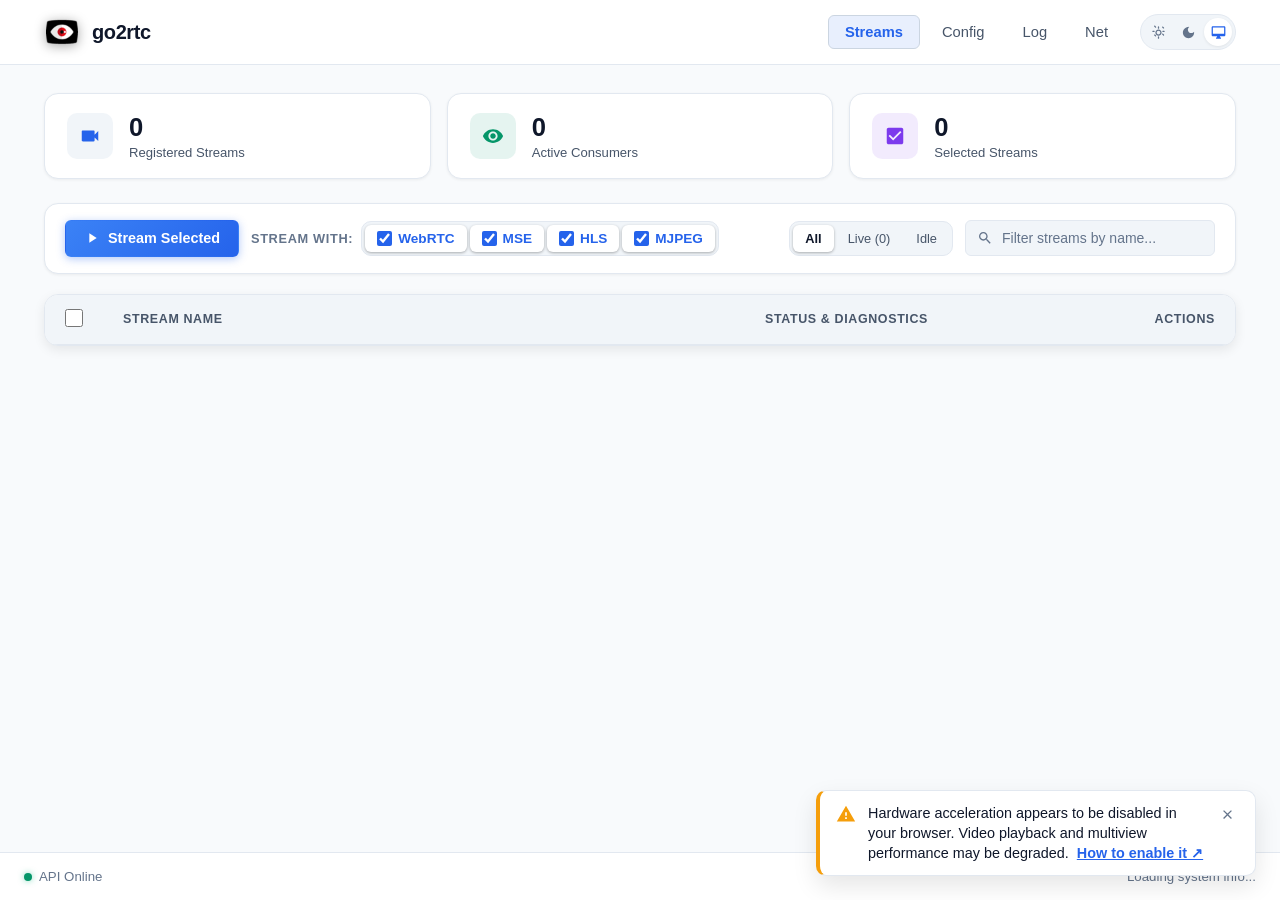
==== www/index.html @ ad43e839 "feat(web): comprehensive UI modernization, real-time SSE events, CSP hardening, and offline bundling" ====
<!DOCTYPE html>
<html lang="en">
<head>
    <meta charset="UTF-8">
    <meta name="viewport" content="width=device-width, initial-scale=1.0">
    <title>go2rtc - Streams</title>
    <link rel="icon" href="favicon.ico">
    <link rel="stylesheet" href="style.css">
</head>
<body>

<script src="js/main.js"></script>

<main class="modern-main">
    <!-- Metrics Overview -->
    <div class="metrics-grid">
        <div class="metric-card">
            <div class="metric-icon">
                <svg viewBox="0 0 24 24"><path d="M17 10.5V7c0-.55-.45-1-1-1H4c-.55 0-1 .45-1 1v10c0 .55.45 1 1 1h12c.55 0 1-.45 1-1v-3.5l4 4v-11l-4 4z"/></svg>
            </div>
            <div class="metric-data">
                <span class="metric-value" id="metric-total">0</span>
                <span class="metric-label">Registered Streams</span>
            </div>
        </div>

        <div class="metric-card">
            <div class="metric-icon active-icon">
                <svg viewBox="0 0 24 24"><path d="M12 4.5C7 4.5 2.73 7.61 1 12c1.73 4.39 6 7.5 11 7.5s9.27-3.11 11-7.5c-1.73-4.39-6-7.5-11-7.5zM12 17c-2.76 0-5-2.24-5-5s2.24-5 5-5 5 2.24 5 5-2.24 5-5 5zm0-8c-1.66 0-3 1.34-3 3s1.34 3 3 3 3-1.34 3-3-1.34-3-3-3z"/></svg>
            </div>
            <div class="metric-data">
                <span class="metric-value" id="metric-active">0</span>
                <span class="metric-label">Active Consumers</span>
            </div>
        </div>

        <div class="metric-card">
            <div class="metric-icon purple-icon">
                <svg viewBox="0 0 24 24"><path d="M19 3H5c-1.11 0-2 .9-2 2v14c0 1.1.89 2 2 2h14c1.1 0 2-.9 2-2V5c0-1.1-.9-2-2-2zm-9 14l-5-5 1.41-1.41L10 14.17l7.59-7.59L19 8l-9 9z"/></svg>
            </div>
            <div class="metric-data">
                <span class="metric-value" id="metric-selected">0</span>
                <span class="metric-label">Selected Streams</span>
            </div>
        </div>
    </div>

    <!-- Action Toolbar -->
    <div class="toolbar-card controls">
        <div class="toolbar-left">
            <button id="btn-stream" class="btn btn-primary" title="Stream selected cameras">
                <svg viewBox="0 0 24 24"><path d="M8 5v14l11-7z"/></svg>
                Stream Selected
            </button>

            <div class="modes-container">
                <span class="modes-label" title="Streaming protocols to request when streaming">Stream With:</span>
                <div class="modes-group">
                    <label class="mode-chip active" id="chip-webrtc" title="WebRTC (Ultra-low latency)">
                        <input type="checkbox" name="webrtc" checked> WebRTC
                    </label>
                    <label class="mode-chip active" id="chip-mse" title="MSE (Media Source Extensions)">
                        <input type="checkbox" name="mse" checked> MSE
                    </label>
                    <label class="mode-chip active" id="chip-hls" title="HLS (HTTP Live Streaming)">
                        <input type="checkbox" name="hls" checked> HLS
                    </label>
                    <label class="mode-chip active" id="chip-mjpeg" title="MJPEG (Motion JPEG)">
                        <input type="checkbox" name="mjpeg" checked> MJPEG
                    </label>
                </div>
            </div>
        </div>

        <div class="toolbar-right">
            <div class="status-filters" id="status-filters">
                <button class="filter-btn active" data-filter="all">All</button>
                <button class="filter-btn" data-filter="live">Live (<span id="filter-live-count">0</span>)</button>
                <button class="filter-btn" data-filter="idle">Idle</button>
            </div>

            <div class="search-wrapper">
                <svg class="search-icon" viewBox="0 0 24 24"><path d="M15.5 14h-.79l-.28-.27C15.41 12.59 16 11.11 16 9.5 16 5.91 13.09 3 9.5 3S3 5.91 3 9.5 5.91 16 9.5 16c1.61 0 3.09-.59 4.23-1.57l.27.28v.79l5 4.99L20.49 19l-4.99-5zm-6 0C7.01 14 5 11.99 5 9.5S7.01 5 9.5 5 14 7.01 14 9.5 11.99 14 9.5 14z"/></svg>
                <input type="search" id="stream-filter" class="search-input" placeholder="Filter streams by name...">
            </div>
        </div>
    </div>

    <!-- Streams Table -->
    <div class="table-card">
        <div class="table-responsive">
            <table class="modern-table" id="streams-table">
                <thead>
                    <tr>
                        <th class="col-check">
                            <input id="selectall" type="checkbox" title="Select All Streams">
                        </th>
                        <th>Stream Name</th>
                        <th class="col-status">Status & Diagnostics</th>
                        <th class="col-actions">Actions</th>
                    </tr>
                </thead>
                <tbody id="streams">
                </tbody>
            </table>
        </div>
        <div id="empty-state" class="empty-state hidden">
            <svg id="empty-icon" class="empty-icon" viewBox="0 0 24 24"><path d="M17 10.5V7c0-.55-.45-1-1-1H4c-.55 0-1 .45-1 1v10c0 .55.45 1 1 1h12c.55 0 1-.45 1-1v-3.5l4 4v-11l-4 4z"/></svg>
            <div id="empty-title" class="empty-text">No cameras configured</div>
            <div id="empty-subtext" class="empty-subtext">Add your first camera stream to get started.</div>
            <div>
                <a href="add.html" id="empty-btn-add" class="btn btn-primary btn-lg mt-sm">
                    <svg viewBox="0 0 24 24"><path d="M19 13h-6v6h-2v-6H5v-2h6V5h2v6h6v2z"/></svg>
                    Add Camera
                </a>
            </div>
        </div>
        <div class="table-card-footer hidden" id="table-footer">
            <a href="add.html" class="btn btn-secondary btn-sm" id="btn-bottom-add" title="Add a new stream">
                <svg viewBox="0 0 24 24"><path d="M19 13h-6v6h-2v-6H5v-2h6V5h2v6h6v2z"/></svg>
                Add Camera
            </a>
        </div>
    </div>
</main>

<footer class="modern-footer">
    <div class="footer-content">
        <div class="status-badge">
            <span class="status-dot"></span>
            <span>API Online</span>
        </div>
        <div class="info" id="footer-info">Loading system info...</div>
    </div>
</footer>

<script src="js/index.js"></script>
</body>
</html>
---- www/style.css ----
/* go2rtc Modern Dashboard Stylesheet */
:root,
[data-theme="dark"] {
    --bg-page: #0b0f19;
    --bg-surface: #111827;
    --bg-surface-elevated: #1f2937;
    --bg-surface-hover: #374151;
    --border-color: #1f2937;
    --border-highlight: #374151;
    --border-focus: #3b82f6;
    
    --text-primary: #f9fafb;
    --text-secondary: #9ca3af;
    --text-muted: #6b7280;
    
    --accent-blue: #3b82f6;
    --accent-blue-hover: #2563eb;
    --accent-blue-bg: rgba(59, 130, 246, 0.15);
    
    --accent-green: #10b981;
    --accent-green-bg: rgba(16, 185, 129, 0.15);
    
    --accent-red: #ef4444;
    --accent-red-hover: #dc2626;
    --accent-red-bg: rgba(239, 68, 68, 0.15);

    --accent-purple: #8b5cf6;
    --accent-purple-bg: rgba(139, 92, 246, 0.15);
    
    --header-bg: rgba(17, 24, 39, 0.9);
    --editor-bg: #1e1e1e;
    --log-bg: #0f141f;
    --kbd-bg: rgba(255, 255, 255, 0.08);
    --kbd-border: rgba(255, 255, 255, 0.15);
    --table-hover: rgba(255, 255, 255, 0.025);
    --log-text: #e2e8f0;
    --log-row-error-bg: rgba(239, 68, 68, 0.05);
    --log-row-warn-bg: rgba(251, 191, 36, 0.03);
    --shadow-color: rgba(0, 0, 0, 0.4);

    --radius-sm: 6px;
    --radius-md: 10px;
    --radius-lg: 14px;
    --radius-full: 9999px;
    
    --shadow-sm: 0 1px 2px rgba(0, 0, 0, 0.3);
    --shadow-md: 0 4px 12px rgba(0, 0, 0, 0.4);
    --shadow-lg: 0 10px 25px rgba(0, 0, 0, 0.5);

    --font-family: -apple-system, BlinkMacSystemFont, "Segoe UI", Roboto, "Helvetica Neue", Arial, sans-serif;
    --font-mono: ui-monospace, SFMono-Regular, Menlo, Monaco, Consolas, "Liberation Mono", "Courier New", monospace;
}

[data-theme="light"] {
    --bg-page: #f8fafc;
    --bg-surface: #ffffff;
    --bg-surface-elevated: #f1f5f9;
    --bg-surface-hover: #e2e8f0;
    --border-color: #e2e8f0;
    --border-highlight: #cbd5e1;
    --border-focus: #2563eb;
    
    --text-primary: #0f172a;
    --text-secondary: #475569;
    --text-muted: #64748b;
    
    --accent-blue: #2563eb;
    --accent-blue-hover: #1d4ed8;
    --accent-blue-bg: rgba(37, 99, 235, 0.1);
    
    --accent-green: #059669;
    --accent-green-bg: rgba(5, 150, 105, 0.1);
    
    --accent-red: #dc2626;
    --accent-red-hover: #b91c1c;
    --accent-red-bg: rgba(220, 38, 38, 0.1);

    --accent-purple: #7c3aed;
    --accent-purple-bg: rgba(124, 58, 237, 0.1);
    
    --header-bg: rgba(255, 255, 255, 0.9);
    --editor-bg: #ffffff;
    --log-bg: #ffffff;
    --kbd-bg: rgba(0, 0, 0, 0.05);
    --kbd-border: rgba(0, 0, 0, 0.15);
    --table-hover: rgba(0, 0, 0, 0.025);
    --log-text: #1e293b;
    --log-row-error-bg: rgba(239, 68, 68, 0.08);
    --log-row-warn-bg: rgba(251, 191, 36, 0.08);
    --shadow-color: rgba(0, 0, 0, 0.08);

    --shadow-sm: 0 1px 3px rgba(0, 0, 0, 0.06);
    --shadow-md: 0 4px 12px rgba(0, 0, 0, 0.08);
    --shadow-lg: 0 10px 25px rgba(0, 0, 0, 0.1);
}

* {
    box-sizing: border-box;
}

html, body {
    height: 100%;
}

body {
    background-color: var(--bg-page) !important;
    color: var(--text-primary);
    font-family: var(--font-family);
    margin: 0;
    padding: 0;
    min-height: 100vh;
    display: flex;
    flex-direction: column;
    -webkit-font-smoothing: antialiased;
}

/* Modern Top Navigation Bar */
header.modern-header {
    background: var(--header-bg);
    backdrop-filter: blur(12px);
    border-bottom: 1px solid var(--border-color);
    position: sticky;
    top: 0;
    z-index: 50;
}

.modern-nav {
    max-width: 1240px;
    margin: 0 auto;
    display: flex;
    align-items: center;
    justify-content: space-between;
    padding: 0 24px;
    height: 64px;
}

.brand-wrapper {
    display: flex;
    align-items: center;
    gap: 12px;
    text-decoration: none;
    color: var(--text-primary);
}

.brand-logo {
    width: 36px;
    height: 36px;
    border-radius: var(--radius-md);
    display: flex;
    align-items: center;
    justify-content: center;
    transition: transform 0.2s ease;
}

.brand-wrapper:hover .brand-logo {
    transform: scale(1.06);
}

.brand-icon {
    width: 32px;
    height: 32px;
    object-fit: contain;
    display: block;
    filter: drop-shadow(0 2px 6px rgba(0, 0, 0, 0.35));
}

.brand-logo svg {
    width: 20px;
    height: 20px;
    fill: white;
}

.brand-name {
    font-size: 1.25rem;
    font-weight: 700;
    letter-spacing: -0.02em;
    color: var(--text-primary);
}

.nav-right-cluster {
    display: flex;
    align-items: center;
    gap: 16px;
}

.nav-links {
    display: flex;
    align-items: center;
    gap: 6px;
    list-style: none;
    margin: 0;
    padding: 0;
}

.nav-item a {
    display: flex;
    align-items: center;
    gap: 6px;
    padding: 8px 16px;
    border-radius: var(--radius-sm);
    color: var(--text-secondary);
    text-decoration: none;
    font-size: 0.92rem;
    font-weight: 500;
    transition: all 0.15s ease;
}

.nav-item a:hover {
    color: var(--text-primary);
    background-color: var(--bg-surface-elevated);
}

.nav-item a.active {
    color: var(--accent-blue);
    background-color: var(--accent-blue-bg);
    border: 1px solid var(--border-highlight);
    font-weight: 600;
}

/* Theme Switcher Segmented Control */
.theme-segmented {
    display: inline-flex;
    align-items: center;
    background: var(--bg-surface-elevated);
    border: 1px solid var(--border-color);
    border-radius: var(--radius-full);
    padding: 3px;
    gap: 2px;
}

.theme-segment-btn {
    display: inline-flex;
    align-items: center;
    justify-content: center;
    width: 28px;
    height: 28px;
    border-radius: var(--radius-full);
    background: transparent;
    border: none;
    color: var(--text-muted);
    cursor: pointer;
    transition: all 0.15s ease;
    padding: 0;
}

.theme-segment-btn svg {
    width: 15px;
    height: 15px;
    fill: currentColor;
}

.theme-segment-btn:hover {
    color: var(--text-primary);
}

.theme-segment-btn.active {
    background: var(--bg-surface);
    color: var(--accent-blue);
    box-shadow: 0 1px 3px var(--shadow-color);
}

/* Navigation Mobile Toggle Button */
.nav-toggle-btn {
    display: none;
    align-items: center;
    justify-content: center;
    width: 38px;
    height: 38px;
    border-radius: var(--radius-sm);
    background: transparent;
    border: 1px solid var(--border-color);
    color: var(--text-primary);
    cursor: pointer;
    padding: 0;
    transition: all 0.15s ease;
}

.nav-toggle-btn:hover {
    background: var(--bg-surface-elevated);
    border-color: var(--border-highlight);
}

.nav-toggle-btn svg {
    width: 20px;
    height: 20px;
    fill: currentColor;
}

.mobile-theme-row {
    display: flex;
    align-items: center;
}

.mobile-theme-label {
    display: none;
}

/* Main Content Container */
main.modern-main {
    max-width: 1240px;
    width: 100%;
    margin: 0 auto;
    padding: 28px 24px;
    display: flex;
    flex-direction: column;
    gap: 20px;
    flex: 1;
}

/* Stats and Overview Bar */
.metrics-grid {
    display: grid;
    grid-template-columns: repeat(auto-fit, minmax(220px, 1fr));
    gap: 16px;
    margin-bottom: 4px;
}

.metric-card {
    background: var(--bg-surface);
    border: 1px solid var(--border-color);
    border-radius: var(--radius-lg);
    padding: 18px 22px;
    display: flex;
    align-items: center;
    gap: 16px;
    box-shadow: var(--shadow-sm);
    transition: transform 0.15s ease, border-color 0.15s ease;
}

.metric-card:hover {
    border-color: var(--border-highlight);
    transform: translateY(-1px);
}

.metric-icon {
    width: 46px;
    height: 46px;
    border-radius: var(--radius-md);
    display: flex;
    align-items: center;
    justify-content: center;
    background: var(--bg-surface-elevated);
    color: var(--accent-blue);
    flex-shrink: 0;
}

.metric-icon svg {
    width: 22px;
    height: 22px;
    fill: currentColor;
}

.metric-icon.active-icon {
    color: var(--accent-green);
    background: var(--accent-green-bg);
}

.metric-icon.purple-icon {
    color: var(--accent-purple);
    background: var(--accent-purple-bg);
}

.metric-data {
    display: flex;
    flex-direction: column;
}

.metric-value {
    font-size: 1.6rem;
    font-weight: 700;
    color: var(--text-primary);
    line-height: 1.2;
}

.metric-label {
    font-size: 0.82rem;
    color: var(--text-secondary);
    font-weight: 500;
    margin-top: 2px;
}

/* Modern Control Bar / Toolbar */
.toolbar-card {
    background: var(--bg-surface);
    border: 1px solid var(--border-color);
    border-radius: var(--radius-lg);
    padding: 16px 20px;
    display: flex;
    flex-wrap: wrap;
    align-items: center;
    justify-content: space-between;
    gap: 16px;
    box-shadow: var(--shadow-sm);
}

.toolbar-left, .toolbar-right {
    display: flex;
    align-items: center;
    flex-wrap: wrap;
    gap: 12px;
}

/* Action Buttons */
.btn {
    display: inline-flex;
    align-items: center;
    justify-content: center;
    gap: 8px;
    padding: 9px 18px;
    font-size: 0.9rem;
    font-weight: 600;
    border-radius: var(--radius-sm);
    cursor: pointer;
    border: 1px solid transparent;
    transition: all 0.15s ease;
    text-decoration: none;
    line-height: 1.2;
    font-family: inherit;
}

.btn svg {
    width: 16px;
    height: 16px;
    fill: currentColor;
}

.btn-primary {
    background: linear-gradient(135deg, #3b82f6 0%, #2563eb 100%);
    color: white;
    box-shadow: 0 2px 8px rgba(37, 99, 235, 0.35);
}

.btn-primary:hover {
    background: linear-gradient(135deg, #60a5fa 0%, #3b82f6 100%);
    box-shadow: 0 4px 14px rgba(37, 99, 235, 0.45);
    transform: translateY(-1px);
    color: white;
    text-decoration: none;
}

.btn-primary:active {
    transform: translateY(0);
}

.btn-secondary {
    background: var(--bg-surface-elevated);
    color: var(--text-primary);
    border: 1px solid var(--border-highlight);
}

.btn-secondary:hover {
    background: var(--bg-surface-hover);
    color: white;
    text-decoration: none;
}

.btn-danger {
    background: transparent;
    color: var(--accent-red);
    border: 1px solid rgba(239, 68, 68, 0.3);
}

.btn-danger:hover {
    background: var(--accent-red);
    color: white;
    border-color: var(--accent-red);
    text-decoration: none;
}

.btn-sm {
    padding: 5px 12px;
    font-size: 0.82rem;
    border-radius: var(--radius-sm);
    gap: 5px;
}

/* Mode Switch Chips */
.modes-container {
    display: flex;
    align-items: center;
    gap: 8px;
}

.modes-label {
    font-size: 0.8rem;
    text-transform: uppercase;
    letter-spacing: 0.05em;
    font-weight: 600;
    color: var(--text-muted);
}

.modes-group {
    display: flex;
    align-items: center;
    background: var(--bg-surface-elevated);
    padding: 3px;
    border-radius: var(--radius-md);
    border: 1px solid var(--border-color);
    gap: 3px;
}

.mode-chip {
    display: inline-flex;
    align-items: center;
    gap: 6px;
    padding: 6px 12px;
    border-radius: var(--radius-sm);
    font-size: 0.85rem;
    font-weight: 500;
    color: var(--text-secondary);
    cursor: pointer;
    user-select: none;
    transition: all 0.15s ease;
}

.mode-chip:hover {
    color: var(--text-primary);
}

.mode-chip input[type="checkbox"] {
    accent-color: var(--accent-blue);
    cursor: pointer;
    width: 15px;
    height: 15px;
    margin: 0;
}

.mode-chip.active {
    background: var(--bg-surface);
    color: var(--accent-blue);
    font-weight: 600;
    box-shadow: 0 1px 3px rgba(0, 0, 0, 0.3);
}

/* Status Filter Buttons */
.status-filters {
    display: flex;
    align-items: center;
    background: var(--bg-surface-elevated);
    padding: 3px;
    border-radius: var(--radius-md);
    border: 1px solid var(--border-color);
    gap: 2px;
}

.filter-btn {
    background: transparent;
    border: none;
    color: var(--text-secondary);
    font-size: 0.8rem;
    font-weight: 500;
    padding: 6px 12px;
    border-radius: var(--radius-sm);
    cursor: pointer;
    transition: all 0.15s ease;
    font-family: inherit;
}

.filter-btn:hover {
    color: var(--text-primary);
}

.filter-btn.active {
    background: var(--bg-surface);
    color: var(--text-primary);
    font-weight: 600;
    box-shadow: 0 1px 3px rgba(0, 0, 0, 0.3);
}

/* Search Bar */
.search-wrapper {
    position: relative;
    min-width: 250px;
}

.search-icon {
    position: absolute;
    left: 12px;
    top: 50%;
    transform: translateY(-50%);
    width: 16px;
    height: 16px;
    fill: var(--text-muted);
    pointer-events: none;
}

.search-input {
    width: 100%;
    background: var(--bg-surface-elevated);
    border: 1px solid var(--border-color);
    color: var(--text-primary);
    padding: 9px 12px 9px 36px;
    border-radius: var(--radius-sm);
    font-size: 0.875rem;
    outline: none;
    transition: all 0.15s ease;
    font-family: inherit;
}

.search-input:focus {
    border-color: var(--accent-blue);
    box-shadow: 0 0 0 3px rgba(59, 130, 246, 0.2);
}

.search-input::placeholder {
    color: var(--text-muted);
}

/* Modern Data Table */
.table-card {
    background: var(--bg-surface);
    border: 1px solid var(--border-color);
    border-radius: var(--radius-lg);
    overflow: hidden;
    box-shadow: var(--shadow-md);
}

.table-responsive {
    width: 100%;
    overflow-x: auto;
}

table.modern-table {
    width: 100%;
    border-collapse: collapse;
    text-align: left;
    background: transparent;
}

table.modern-table thead {
    background: var(--bg-surface-elevated);
    border-bottom: 1px solid var(--border-color);
}

table.modern-table th {
    padding: 14px 20px;
    font-size: 0.78rem;
    font-weight: 600;
    text-transform: uppercase;
    letter-spacing: 0.05em;
    color: var(--text-secondary);
    background: transparent;
    border: none;
}

table.modern-table tbody tr {
    border-bottom: 1px solid var(--border-color);
    transition: background-color 0.15s ease;
}

table.modern-table tbody tr:last-child {
    border-bottom: none;
}

table.modern-table tbody tr:hover {
    background-color: rgba(255, 255, 255, 0.025);
}

table.modern-table td {
    padding: 14px 20px;
    font-size: 0.92rem;
    color: var(--text-primary);
    border: none;
    vertical-align: middle;
}

/* Checkbox Column */
.stream-name-cell {
    display: flex;
    align-items: center;
    gap: 12px;
}

.stream-name-title {
    font-weight: 600;
    color: var(--text-primary);
    letter-spacing: -0.01em;
}

/* Checkbox Custom */
input[type="checkbox"] {
    accent-color: var(--accent-blue);
    cursor: pointer;
    width: 18px;
    height: 18px;
    margin: 0;
}

/* Status Badges */
.badge {
    display: inline-flex;
    align-items: center;
    justify-content: center;
    gap: 6px;
    padding: 5px 12px;
    border-radius: var(--radius-full);
    font-size: 0.76rem;
    font-weight: 600;
    text-decoration: none;
    line-height: 1;
    min-width: 52px;
    white-space: nowrap;
    box-sizing: border-box;
    cursor: default;
    user-select: none;
}

.badge-online {
    background: var(--accent-green-bg);
    color: #34d399;
    border: 1px solid rgba(16, 185, 129, 0.25);
}

.badge-idle {
    background: rgba(156, 163, 175, 0.1);
    color: var(--text-secondary);
    border: 1px solid rgba(156, 163, 175, 0.2);
}

.badge-link {
    transition: opacity 0.15s ease;
}

.badge-link:hover {
    opacity: 0.8;
    text-decoration: none;
}

.pulse-indicator {
    width: 7px;
    height: 7px;
    border-radius: 50%;
    background-color: #10b981;
    box-shadow: 0 0 0 0 rgba(16, 185, 129, 0.7);
    animation: pulse 2s infinite;
}

@keyframes pulse {
    0% {
        transform: scale(0.95);
        box-shadow: 0 0 0 0 rgba(16, 185, 129, 0.7);
    }
    70% {
        transform: scale(1);
        box-shadow: 0 0 0 6px rgba(16, 185, 129, 0);
    }
    100% {
        transform: scale(0.95);
        box-shadow: 0 0 0 0 rgba(16, 185, 129, 0);
    }
}

/* Commands & Quick Actions */
.actions-cell {
    display: flex;
    align-items: center;
    gap: 8px;
    flex-wrap: nowrap;
    white-space: nowrap;
}

.action-pill {
    display: inline-flex;
    align-items: center;
    gap: 6px;
    padding: 6px 12px;
    border-radius: var(--radius-sm);
    font-size: 0.82rem;
    font-weight: 500;
    text-decoration: none;
    color: var(--text-secondary);
    background: var(--bg-surface-elevated);
    border: 1px solid var(--border-color);
    transition: all 0.15s ease;
    white-space: nowrap;
    flex-shrink: 0;
}

.action-pill svg {
    width: 15px;
    height: 15px;
    fill: currentColor;
    flex-shrink: 0;
}

.action-pill.btn-sm {
    padding: 5px 10px;
    font-size: 0.78rem;
    gap: 5px;
}

.action-pill.btn-sm svg {
    width: 13px;
    height: 13px;
}

/* Responsive: hide button text on smaller screens, show only icons */
@media (max-width: 900px) {
    .action-pill .btn-text {
        display: none;
    }
    .action-pill {
        padding: 6px 9px;
        gap: 0;
        justify-content: center;
    }
    .action-pill.btn-sm {
        padding: 5px 7px;
    }
}

.action-pill:hover {
    color: var(--text-primary);
    background: var(--bg-surface-hover);
    border-color: var(--border-highlight);
    text-decoration: none;
}

.action-pill.action-stream,
.action-pill.action-play {
    color: #60a5fa;
    background: rgba(59, 130, 246, 0.12);
    border-color: rgba(59, 130, 246, 0.3);
}

.action-pill.action-stream:hover,
.action-pill.action-play:hover {
    background: var(--accent-blue);
    color: white;
}

.action-pill.action-delete {
    color: #f87171;
    background: rgba(239, 68, 68, 0.08);
    border-color: rgba(239, 68, 68, 0.2);
}

.action-pill.action-delete:hover {
    background: var(--accent-red);
    color: white;
}

/* Empty State */
.empty-state {
    padding: 56px 24px;
    text-align: center;
    color: var(--text-muted);
}

.empty-icon {
    width: 52px;
    height: 52px;
    margin: 0 auto 14px;
    fill: var(--text-muted);
    opacity: 0.6;
}

.empty-text {
    font-size: 1.15rem;
    font-weight: 600;
    color: var(--text-primary);
    margin-bottom: 6px;
}

.empty-subtext {
    font-size: 0.9rem;
    color: var(--text-muted);
    margin-bottom: 8px;
}

/* Table Card Footer */
.table-card-footer {
    padding: 12px 20px;
    border-top: 1px solid var(--border-color);
    display: flex;
    align-items: center;
    justify-content: flex-start;
    background: rgba(17, 24, 39, 0.4);
}

.btn-lg {
    padding: 12px 24px;
    font-size: 1rem;
    gap: 10px;
}

/* Footer Info Bar */
footer.modern-footer {
    background: var(--bg-surface);
    border-top: 1px solid var(--border-color);
    padding: 16px 24px;
    font-size: 0.83rem;
    color: var(--text-muted);
    margin-top: auto;
}

.footer-content {
    max-width: 1240px;
    margin: 0 auto;
    display: flex;
    align-items: center;
    justify-content: space-between;
    flex-wrap: wrap;
    gap: 12px;
}

.status-badge {
    display: inline-flex;
    align-items: center;
    gap: 7px;
}

.status-dot {
    width: 8px;
    height: 8px;
    border-radius: 50%;
    background-color: var(--accent-green);
    box-shadow: 0 0 6px rgba(16, 185, 129, 0.5);
}

/* General Link Styles */
a {
    color: var(--accent-blue);
    text-decoration: none;
}

a:hover {
    color: var(--accent-blue-hover);
    text-decoration: underline;
}

/* Mobile Responsive */
@media (max-width: 768px) {
    .modern-nav {
        padding: 0 16px;
        position: relative;
    }

    .nav-toggle-btn {
        display: inline-flex;
    }

    .nav-right-cluster {
        display: none;
        position: absolute;
        top: 100%;
        left: 0;
        right: 0;
        background: var(--bg-surface);
        border-bottom: 1px solid var(--border-color);
        box-shadow: var(--shadow-lg);
        padding: 16px 20px;
        flex-direction: column;
        align-items: stretch;
        gap: 16px;
        z-index: 99;
    }

    .nav-right-cluster.mobile-open {
        display: flex;
    }

    .nav-links {
        flex-direction: column;
        align-items: stretch;
        gap: 4px;
        width: 100%;
    }

    .nav-item a {
        padding: 10px 14px;
        font-size: 0.95rem;
        border-radius: var(--radius-sm);
    }

    .mobile-theme-row {
        display: flex;
        align-items: center;
        justify-content: space-between;
        padding-top: 14px;
        border-top: 1px solid var(--border-color);
    }

    .mobile-theme-label {
        display: inline-block;
        font-size: 0.9rem;
        font-weight: 500;
        color: var(--text-secondary);
    }

    .toolbar-card {
        flex-direction: column;
        align-items: stretch;
    }

    .toolbar-left, .toolbar-right {
        width: 100%;
        justify-content: space-between;
    }

    .search-wrapper {
        width: 100%;
    }

    table.modern-table th,
    table.modern-table td {
        padding: 10px 12px;
        font-size: 0.85rem;
    }

    table.modern-table th:first-child,
    table.modern-table td:first-child {
        padding-left: 12px;
        padding-right: 6px;
    }
}

/* =========================================================
   Stream Page & Video Frame Components
   ========================================================= */

body.stream-body-page {
    background-color: var(--bg-page) !important;
    display: flex;
    flex-direction: column;
    min-height: 100vh;
    margin: 0;
    padding: 0;
}

/* Stream Top Navigation Bar */
.stream-nav-bar {
    background: rgba(17, 24, 39, 0.9);
    backdrop-filter: blur(12px);
    border-bottom: 1px solid var(--border-color);
    padding: 10px 24px;
    display: flex;
    align-items: center;
    justify-content: space-between;
    gap: 16px;
    position: sticky;
    top: 0;
    z-index: 50;
}

.stream-nav-left, .stream-nav-right {
    display: flex;
    align-items: center;
    gap: 12px;
}

.stream-page-title {
    font-size: 1.05rem;
    font-weight: 700;
    color: var(--text-primary);
    display: flex;
    align-items: center;
    gap: 8px;
}

/* Stream Grid / Layout */
.stream-grid-container {
    flex: 1;
    padding: 24px;
    display: grid;
    gap: 20px;
    align-content: start;
    box-sizing: border-box;
    width: 100%;
}

.stream-grid-container.single-stream {
    max-width: 1320px;
    margin: 0 auto;
    width: 100%;
}

.stream-grid-container.multi-stream {
    grid-template-columns: repeat(auto-fit, minmax(460px, 1fr));
}

@media (min-width: 1440px) {
    .stream-grid-container.multi-stream {
        grid-template-columns: repeat(auto-fit, minmax(520px, 1fr));
    }
}

/* Stream Frame Card */
camera-frame,
.stream-frame {
    background: var(--bg-surface);
    border: 1px solid var(--border-color);
    border-radius: var(--radius-lg);
    overflow: hidden;
    box-shadow: var(--shadow-md);
    display: flex;
    flex-direction: column;
    transition: border-color 0.2s ease, box-shadow 0.2s ease, opacity 0.2s ease;
}

.stream-frame:hover {
    border-color: var(--border-highlight);
    box-shadow: var(--shadow-lg);
}

.stream-frame.is-dragging {
    opacity: 0.45;
    border: 2px dashed var(--accent-blue);
}

.stream-frame.drag-over {
    border-color: var(--accent-blue);
    box-shadow: 0 0 0 2px var(--accent-blue-bg), var(--shadow-lg);
}

.stream-frame.drag-over-before {
    box-shadow: -4px 0 0 0 var(--accent-blue), var(--shadow-lg);
}

.stream-frame.drag-over-after {
    box-shadow: 4px 0 0 0 var(--accent-blue), var(--shadow-lg);
}

.stream-reorder-group {
    display: inline-flex;
    align-items: center;
    gap: 1px;
    background: var(--bg-surface);
    border: 1px solid var(--border-color);
    border-radius: var(--radius-sm);
    padding: 2px;
    margin-right: 2px;
}

.stream-drag-handle {
    display: flex;
    align-items: center;
    justify-content: center;
    width: 22px;
    height: 22px;
    color: var(--text-muted);
    cursor: grab;
    border-radius: 3px;
    transition: all 0.15s ease;
    user-select: none;
}

.stream-drag-handle:hover {
    color: var(--text-primary);
    background: var(--bg-surface-hover);
}

.stream-drag-handle:active {
    cursor: grabbing;
}

.stream-drag-handle svg {
    width: 14px;
    height: 14px;
    fill: currentColor;
}

.stream-reorder-btn {
    display: flex;
    align-items: center;
    justify-content: center;
    width: 20px;
    height: 20px;
    border: none;
    background: transparent;
    color: var(--text-muted);
    border-radius: 3px;
    cursor: pointer;
    padding: 0;
    transition: all 0.15s ease;
}

.stream-reorder-btn:hover:not(:disabled) {
    color: var(--text-primary);
    background: var(--bg-surface-hover);
}

.stream-reorder-btn:disabled {
    opacity: 0.2;
    cursor: not-allowed;
}

.stream-reorder-btn svg {
    width: 13px;
    height: 13px;
    fill: currentColor;
}

/* Frame Header */
.stream-frame-header {
    background: var(--bg-surface-elevated);
    border-bottom: 1px solid var(--border-color);
    padding: 10px 16px;
    display: flex;
    align-items: center;
    justify-content: space-between;
    gap: 12px;
}

.stream-frame-title {
    display: flex;
    align-items: center;
    gap: 10px;
    font-size: 0.92rem;
    font-weight: 600;
    color: var(--text-primary);
    overflow: hidden;
    text-overflow: ellipsis;
    white-space: nowrap;
}

.cam-num-badge {
    display: inline-flex;
    align-items: center;
    justify-content: center;
    min-width: 20px;
    height: 20px;
    padding: 0 4px;
    border-radius: var(--radius-sm, 4px);
    background: var(--bg-hover, rgba(255, 255, 255, 0.08));
    border: 1px solid var(--border-color, rgba(255, 255, 255, 0.15));
    font-size: 0.72rem;
    font-weight: 700;
    color: var(--text-secondary, #9ca3af);
    margin-right: 2px;
    user-select: none;
    line-height: 1;
}

.stream-frame-actions {
    display: flex;
    align-items: center;
    gap: 8px;
}

.stream-mode-badge {
    font-size: 0.75rem;
    font-weight: 700;
    text-transform: uppercase;
    letter-spacing: 0.05em;
    padding: 3px 8px;
    border-radius: var(--radius-sm);
    background: rgba(59, 130, 246, 0.15);
    color: var(--accent-blue);
    border: 1px solid rgba(59, 130, 246, 0.3);
}

.stream-frame-btn {
    display: inline-flex;
    align-items: center;
    justify-content: center;
    width: 28px;
    height: 28px;
    padding: 0;
    border-radius: var(--radius-sm);
    background: transparent;
    color: var(--text-secondary);
    border: 1px solid transparent;
    cursor: pointer;
    transition: all 0.15s ease;
}

.stream-frame-btn:hover {
    background: var(--bg-surface-hover);
    color: var(--text-primary);
    border-color: var(--border-highlight);
}

.stream-frame-btn svg {
    width: 16px;
    height: 16px;
    fill: currentColor;
}

/* Frame Video Canvas */
.stream-frame-body {
    position: relative;
    background: #000000;
    width: 100%;
    aspect-ratio: 16 / 9;
    display: flex;
    align-items: center;
    justify-content: center;
    overflow: hidden;
}

.stream-frame-body video-stream {
    width: 100% !important;
    height: 100% !important;
    display: block;
    position: relative;
}

/* Hide legacy redundant info overlay inside player canvas */
.stream-frame-body .info {
    display: none !important;
}

.stream-frame-body video {
    width: 100% !important;
    height: 100% !important;
    object-fit: contain;
    display: block;
}

/* Fullscreen support for frame */
.stream-frame:fullscreen {
    border-radius: 0;
    border: none;
    background: black;
}

.stream-frame:fullscreen .stream-frame-body {
    height: 100% !important;
    max-height: 100vh !important;
    aspect-ratio: unset;
}

.stream-frame:fullscreen .stream-frame-header {
    background: rgba(0, 0, 0, 0.7);
    backdrop-filter: blur(8px);
    position: absolute;
    top: 0;
    left: 0;
    right: 0;
    z-index: 10;
    opacity: 0;
    transition: opacity 0.3s ease;
}

.stream-frame:fullscreen:hover .stream-frame-header {
    opacity: 1;
}

.stream-frame:fullscreen .stream-drag-handle {
    display: none !important;
}

.stream-frame:fullscreen .stream-reorder-group {
    border: none;
    background: transparent;
    padding: 0;
    gap: 4px;
}

.stream-frame:fullscreen .stream-reorder-btn {
    width: 28px;
    height: 28px;
    background: rgba(255, 255, 255, 0.15);
    color: #ffffff;
    border-radius: var(--radius-sm);
}

.stream-frame:fullscreen .stream-reorder-btn:hover:not(:disabled) {
    background: rgba(255, 255, 255, 0.3);
    color: #ffffff;
}

@media (max-width: 640px) {
    .stream-nav-bar {
        padding: 10px 16px;
    }
    .stream-grid-container {
        padding: 12px;
        gap: 12px;
    }
    .stream-grid-container.multi-stream {
        grid-template-columns: 1fr;
    }
}

/* =========================================================
   Config Page Components
   ========================================================= */

.config-page-layout {
    width: 100%;
    max-width: 100%;
    padding: 20px 24px;
    margin: 0;
    display: flex;
    flex-direction: column;
    height: calc(100vh - 65px);
    box-sizing: border-box;
    gap: 16px;
}

.config-toolbar {
    width: 100%;
    margin-bottom: 0;
    padding: 12px 20px;
    box-sizing: border-box;
}

.config-header-title {
    display: flex;
    align-items: center;
    gap: 10px;
    font-weight: 600;
    color: var(--text-primary);
    font-size: 1.05rem;
}

.config-icon {
    width: 20px;
    height: 20px;
    fill: var(--accent-blue);
}

.shortcut-kbd {
    display: inline-block;
    padding: 2px 6px;
    font-size: 0.72rem;
    font-family: var(--font-mono);
    background: var(--kbd-bg);
    border: 1px solid var(--kbd-border);
    border-radius: 4px;
    color: var(--text-secondary);
    margin-left: 6px;
    vertical-align: middle;
}

.editor-wrapper {
    width: 100%;
    flex: 1 1 auto;
    min-height: 400px;
    background: var(--editor-bg);
    border: 1px solid var(--border-color);
    border-radius: var(--radius-md);
    overflow: hidden;
    position: relative;
    box-shadow: var(--shadow-md);
    box-sizing: border-box;
    display: flex;
    flex-direction: column;
}

.config-textarea {
    width: 100%;
    height: 100%;
    flex: 1 1 auto;
    min-height: 400px;
    padding: 18px 20px;
    background: transparent;
    color: var(--text-primary);
    font-family: ui-monospace, SFMono-Regular, Menlo, Monaco, Consolas, "Liberation Mono", "Courier New", monospace;
    font-size: 0.95rem;
    line-height: 1.6;
    tab-size: 2;
    border: none;
    outline: none;
    resize: none;
    white-space: pre;
    overflow-wrap: normal;
    overflow-x: auto;
    box-sizing: border-box;
}

.config-textarea:focus {
    outline: none;
}

#config {
    width: 100%;
    height: 100%;
    flex: 1 1 auto;
}

@media (max-width: 640px) {
    .config-page-layout {
        padding: 14px;
        gap: 12px;
    }
    .shortcut-kbd {
        display: none;
    }
}

/* =========================================================
   Log Viewer Components
   ========================================================= */

.log-table-wrapper {
    width: 100%;
    flex: 1 1 auto;
    min-height: 400px;
    background: var(--log-bg);
    border: 1px solid var(--border-color);
    border-radius: var(--radius-md);
    overflow: auto;
    position: relative;
    box-shadow: var(--shadow-md);
    box-sizing: border-box;
}

table.log-table {
    width: 100%;
    border-collapse: collapse;
    font-family: var(--font-mono);
    font-size: 0.82rem;
    line-height: 1.35;
    height: auto !important;
}

table.log-table tbody,
table.log-table tr {
    height: auto !important;
}

table.log-table thead {
    position: sticky;
    top: 0;
    z-index: 10;
    background: var(--bg-surface);
}

table.log-table th {
    padding: 8px 12px;
    font-weight: 600;
    font-size: 0.78rem;
    text-transform: uppercase;
    letter-spacing: 0.05em;
    color: var(--text-muted);
    border-bottom: 1px solid var(--border-color);
    text-align: left;
    white-space: nowrap;
}

table.log-table td {
    padding: 3px 12px;
    border-bottom: 1px solid var(--border-color);
    white-space: nowrap;
    vertical-align: middle;
    line-height: 1.35;
}

table.log-table tbody tr:hover {
    background: var(--table-hover);
}

.log-time {
    color: var(--text-muted);
    white-space: nowrap;
    font-size: 0.78rem;
}

.log-level-badge {
    display: inline-flex;
    align-items: center;
    justify-content: center;
    padding: 1px 6px;
    border-radius: 4px;
    font-weight: 700;
    font-size: 0.7rem;
    text-transform: uppercase;
    letter-spacing: 0.03em;
    line-height: 1.2;
}

.log-level-trace {
    background: rgba(107, 114, 128, 0.15);
    color: var(--text-muted);
    border: 1px solid rgba(107, 114, 128, 0.25);
}

.log-level-debug {
    background: rgba(148, 163, 184, 0.15);
    color: var(--text-secondary);
    border: 1px solid rgba(148, 163, 184, 0.25);
}

.log-level-info {
    background: var(--accent-blue-bg);
    color: var(--accent-blue);
    border: 1px solid var(--border-focus);
}

.log-level-warn {
    background: rgba(251, 191, 36, 0.15);
    color: #d97706;
    border: 1px solid rgba(251, 191, 36, 0.3);
}

[data-theme="dark"] .log-level-warn {
    color: #fbbf24;
}

.log-level-error {
    background: var(--accent-red-bg);
    color: var(--accent-red);
    border: 1px solid var(--accent-red);
}

.log-msg {
    color: var(--log-text);
}

.log-row-error {
    background: var(--log-row-error-bg);
}

.log-row-warn {
    background: var(--log-row-warn-bg);
}

.log-filter-bar {
    display: flex;
    align-items: center;
    justify-content: space-between;
    gap: 12px;
    flex-wrap: wrap;
    margin-bottom: 12px;
}

.log-search-wrap {
    position: relative;
    flex: 1 1 280px;
    display: flex;
    align-items: center;
}

.log-search-icon {
    position: absolute;
    left: 10px;
    width: 16px;
    height: 16px;
    fill: var(--text-muted);
    pointer-events: none;
}

.log-search-input {
    width: 100%;
    padding: 7px 32px 7px 32px;
    background: var(--bg-surface);
    border: 1px solid var(--border-color);
    border-radius: var(--radius-sm);
    color: var(--text-primary);
    font-size: 0.85rem;
    outline: none;
    transition: all 0.15s ease;
}

.log-search-input:focus {
    border-color: var(--accent-blue);
    box-shadow: 0 0 0 2px var(--accent-blue-bg);
}

.log-search-clear {
    position: absolute;
    right: 8px;
    background: transparent;
    border: none;
    color: var(--text-muted);
    cursor: pointer;
    font-size: 0.8rem;
    padding: 4px;
    display: flex;
    align-items: center;
    justify-content: center;
}

.log-search-clear:hover {
    color: var(--text-primary);
}

.log-level-filters {
    display: flex;
    align-items: center;
    gap: 6px;
    flex-wrap: wrap;
}

.level-pill {
    padding: 4px 10px;
    border-radius: var(--radius-sm);
    border: 1px solid var(--border-color);
    background: var(--bg-surface);
    color: var(--text-secondary);
    font-size: 0.78rem;
    font-weight: 600;
    cursor: pointer;
    transition: all 0.15s ease;
    user-select: none;
    line-height: 1.2;
}

.level-pill:hover {
    background: var(--bg-surface-hover);
    color: var(--text-primary);
}

.level-pill.active {
    background: var(--accent-blue);
    border-color: var(--accent-blue);
    color: #ffffff;
}

.level-pill[data-level="error"].active {
    background: var(--accent-red);
    border-color: var(--accent-red);
    color: #ffffff;
}

.level-pill[data-level="warn"].active {
    background: #f59e0b;
    border-color: #f59e0b;
    color: #ffffff;
}

/* =========================================================
   Network Graph Components
   ========================================================= */

.network-wrapper {
    width: 100%;
    flex: 1 1 auto;
    min-height: 400px;
    background: var(--log-bg);
    border: 1px solid var(--border-color);
    border-radius: var(--radius-md);
    position: relative;
    box-shadow: var(--shadow-md);
    box-sizing: border-box;
    overflow: hidden;
    display: flex;
    align-items: center;
    justify-content: center;
}

#network {
    width: 100%;
    height: 100%;
    position: absolute;
    top: 0;
    left: 0;
}

.network-empty-overlay {
    position: absolute;
    top: 0;
    left: 0;
    right: 0;
    bottom: 0;
    display: flex;
    align-items: center;
    justify-content: center;
    background: var(--log-bg);
    z-index: 5;
    padding: 24px;
}

.network-empty-card {
    max-width: 460px;
    text-align: center;
    background: var(--bg-surface);
    border: 1px solid var(--border-color);
    border-radius: var(--radius-lg);
    padding: 36px 32px;
    box-shadow: var(--shadow-md);
    display: flex;
    flex-direction: column;
    align-items: center;
    gap: 12px;
}

/* =========================================================
   Editor Loading State
   ========================================================= */

.editor-loader-overlay {
    position: absolute;
    top: 0;
    left: 0;
    right: 0;
    bottom: 0;
    background: var(--editor-bg);
    display: flex;
    flex-direction: column;
    align-items: center;
    justify-content: center;
    gap: 16px;
    z-index: 20;
    transition: opacity 0.3s ease, visibility 0.3s ease;
}

.editor-loader-overlay.hidden {
    opacity: 0;
    visibility: hidden;
    pointer-events: none;
}

.editor-spinner {
    width: 38px;
    height: 38px;
    border: 3px solid rgba(59, 130, 246, 0.2);
    border-top-color: var(--accent-blue);
    border-radius: 50%;
    animation: editor-spin 0.8s linear infinite;
}

@keyframes editor-spin {
    to { transform: rotate(360deg); }
}

.editor-loader-text {
    font-size: 0.9rem;
    color: var(--text-secondary);
    font-weight: 500;
    letter-spacing: 0.01em;
}

/* =========================================================
   Modern Toast Notifications
   ========================================================= */

.toast-container {
    position: fixed;
    bottom: 24px;
    right: 24px;
    z-index: 1000;
    display: flex;
    flex-direction: column;
    gap: 10px;
    max-width: 440px;
    width: calc(100% - 48px);
    pointer-events: none;
}

.toast-item {
    pointer-events: auto;
    background: var(--bg-surface);
    border: 1px solid var(--border-color);
    border-radius: var(--radius-md);
    padding: 12px 16px;
    box-shadow: var(--shadow-lg);
    display: flex;
    align-items: flex-start;
    gap: 12px;
    color: var(--text-primary);
    font-size: 0.9rem;
    line-height: 1.4;
    animation: toast-slide-in 0.25s ease forwards;
    transition: all 0.25s ease;
}

.toast-item.toast-out {
    opacity: 0;
    transform: translateY(12px) scale(0.96);
}

.toast-icon {
    width: 20px;
    height: 20px;
    flex-shrink: 0;
    margin-top: 1px;
}

.toast-item.toast-info {
    border-left: 4px solid var(--accent-blue);
}
.toast-item.toast-info .toast-icon { fill: var(--accent-blue); }

.toast-item.toast-success {
    border-left: 4px solid var(--accent-green);
}
.toast-item.toast-success .toast-icon { fill: var(--accent-green); }

.toast-item.toast-warning {
    border-left: 4px solid #f59e0b;
}
.toast-item.toast-warning .toast-icon { fill: #f59e0b; }

.toast-item.toast-error {
    border-left: 4px solid var(--accent-red);
}
.toast-item.toast-error .toast-icon { fill: var(--accent-red); }

.toast-content {
    flex: 1;
    word-break: break-word;
}

.toast-content a {
    color: var(--accent-blue);
    text-decoration: underline;
    font-weight: 600;
    margin-left: 4px;
}

.toast-content a:hover {
    color: var(--accent-blue-hover, #60a5fa);
}

.toast-close-btn {
    background: transparent;
    border: none;
    color: var(--text-muted);
    cursor: pointer;
    padding: 2px;
    display: flex;
    align-items: center;
    justify-content: center;
    border-radius: 4px;
    transition: all 0.15s ease;
}

.toast-close-btn:hover {
    color: var(--text-primary);
    background: var(--bg-surface-hover);
}

@keyframes toast-slide-in {
    from {
        opacity: 0;
        transform: translateY(16px) scale(0.96);
    }
    to {
        opacity: 1;
        transform: translateY(0) scale(1);
    }
}

/* =========================================================
   Modern Modal Dialogs
   ========================================================= */

.modal-backdrop {
    position: fixed;
    inset: 0;
    background: rgba(0, 0, 0, 0.65);
    backdrop-filter: blur(6px);
    z-index: 1100;
    display: flex;
    align-items: center;
    justify-content: center;
    padding: 20px;
    animation: modal-fade-in 0.15s ease forwards;
    transition: opacity 0.15s ease;
}

.modal-backdrop.modal-out {
    opacity: 0;
}

.modal-dialog {
    background: var(--bg-surface);
    border: 1px solid var(--border-color);
    border-radius: var(--radius-lg);
    box-shadow: var(--shadow-lg);
    max-width: 480px;
    width: 100%;
    overflow: hidden;
    animation: modal-scale-in 0.2s cubic-bezier(0.16, 1, 0.3, 1) forwards;
    display: flex;
    flex-direction: column;
}

.modal-header {
    padding: 16px 20px;
    border-bottom: 1px solid var(--border-color);
    display: flex;
    align-items: center;
    justify-content: space-between;
    background: var(--bg-surface-elevated);
}

.modal-title-wrap {
    display: flex;
    align-items: center;
    gap: 10px;
    font-size: 1.05rem;
    font-weight: 600;
    color: var(--text-primary);
}

.modal-icon {
    width: 22px;
    height: 22px;
    flex-shrink: 0;
}

.modal-icon.icon-danger { fill: var(--accent-red); }
.modal-icon.icon-warning { fill: #f59e0b; }
.modal-icon.icon-info { fill: var(--accent-blue); }

.modal-body {
    padding: 20px;
    font-size: 0.92rem;
    color: var(--text-secondary);
    line-height: 1.5;
    display: flex;
    flex-direction: column;
    gap: 14px;
}

.modal-input {
    width: 100%;
    padding: 10px 14px;
    background: var(--bg-page);
    border: 1px solid var(--border-color);
    border-radius: var(--radius-sm);
    color: var(--text-primary);
    font-size: 0.92rem;
    outline: none;
    box-sizing: border-box;
    transition: border-color 0.15s ease, box-shadow 0.15s ease;
}

.modal-input:focus {
    border-color: var(--accent-blue);
    box-shadow: 0 0 0 2px var(--accent-blue-bg);
}

.modal-footer {
    padding: 14px 20px;
    background: var(--bg-surface-elevated);
    border-top: 1px solid var(--border-color);
    display: flex;
    align-items: center;
    justify-content: flex-end;
    gap: 10px;
}

.shortcuts-modal-list {
    display: flex;
    flex-direction: column;
    gap: 8px;
}

.shortcut-row {
    display: flex;
    align-items: center;
    justify-content: space-between;
    gap: 16px;
    padding: 8px 12px;
    background: var(--bg-page);
    border: 1px solid var(--border-color);
    border-radius: var(--radius-sm);
}

.shortcut-keys {
    display: flex;
    align-items: center;
    gap: 6px;
    flex-shrink: 0;
}

.shortcut-desc {
    font-size: 0.88rem;
    color: var(--text-primary);
    text-align: right;
}

.btn-danger {
    background: var(--accent-red);
    color: #ffffff;
    border: 1px solid transparent;
}

.btn-danger:hover:not(:disabled) {
    background: var(--accent-red-hover);
}

.btn-danger:disabled {
    opacity: 0.45;
    cursor: not-allowed;
}

@keyframes modal-fade-in {
    from { opacity: 0; }
    to { opacity: 1; }
}

@keyframes modal-scale-in {
    from {
        opacity: 0;
        transform: scale(0.94) translateY(8px);
    }
    to {
        opacity: 1;
        transform: scale(1) translateY(0);
    }
}

@media (max-width: 640px) {
    .toast-container {
        bottom: 16px;
        right: 16px;
        left: 16px;
        width: auto;
    }
}

/* =========================================================
   Add Stream Wizard Components
   ========================================================= */

.wizard-stepper {
    display: flex;
    align-items: center;
    gap: 16px;
    background: var(--bg-surface);
    border: 1px solid var(--border-color);
    border-radius: var(--radius-lg);
    padding: 16px 24px;
    box-shadow: var(--shadow-sm);
    margin-bottom: 8px;
}

.wizard-step {
    display: flex;
    align-items: center;
    gap: 12px;
    cursor: default;
    opacity: 0.6;
    transition: opacity 0.2s ease;
}

.wizard-step.clickable {
    cursor: pointer;
}

.wizard-step.clickable:hover {
    opacity: 0.9;
}

.wizard-step.active {
    opacity: 1;
}

.wizard-step.completed {
    opacity: 0.9;
}

.step-number {
    width: 32px;
    height: 32px;
    border-radius: 50%;
    background: var(--bg-surface-elevated);
    border: 2px solid var(--border-color);
    color: var(--text-secondary);
    display: flex;
    align-items: center;
    justify-content: center;
    font-weight: 700;
    font-size: 0.85rem;
    transition: all 0.2s ease;
}

.wizard-step.active .step-number {
    background: var(--accent-blue);
    border-color: var(--accent-blue);
    color: #ffffff;
    box-shadow: 0 0 0 4px var(--accent-blue-bg);
}

.wizard-step.completed .step-number {
    background: var(--accent-green);
    border-color: var(--accent-green);
    color: #ffffff;
}

.step-info {
    display: flex;
    flex-direction: column;
}

.step-title {
    font-size: 0.92rem;
    font-weight: 600;
    color: var(--text-primary);
}

.step-subtitle {
    font-size: 0.78rem;
    color: var(--text-muted);
}

.wizard-step-divider {
    display: flex;
    align-items: center;
    color: var(--text-muted);
    opacity: 0.5;
}

.wizard-step-divider svg {
    width: 20px;
    height: 20px;
    fill: currentColor;
}

/* Wizard Step 1 Grid & Cards */
.wizard-toolbar {
    display: flex;
    align-items: center;
    justify-content: space-between;
    flex-wrap: wrap;
    gap: 14px;
    margin-bottom: 4px;
}

.wizard-search-wrap {
    flex: 1;
    min-width: 280px;
}

.wizard-grid {
    display: grid;
    grid-template-columns: repeat(auto-fill, minmax(280px, 1fr));
    gap: 16px;
}

.wizard-card {
    background: var(--bg-surface);
    border: 1px solid var(--border-color);
    border-radius: var(--radius-lg);
    padding: 20px;
    box-shadow: var(--shadow-sm);
    display: flex;
    flex-direction: column;
    gap: 12px;
    cursor: pointer;
    transition: transform 0.18s ease, border-color 0.18s ease, box-shadow 0.18s ease;
    user-select: none;
    position: relative;
    overflow: hidden;
}

.wizard-card:hover {
    transform: translateY(-2px);
    border-color: var(--border-highlight);
    box-shadow: var(--shadow-md);
}

.wizard-card:active {
    transform: translateY(0);
}

.wizard-card-top {
    display: flex;
    align-items: center;
    justify-content: space-between;
}

.wizard-card-icon {
    width: 44px;
    height: 44px;
    border-radius: var(--radius-md);
    background: var(--bg-surface-elevated);
    border: 1px solid var(--border-color);
    display: flex;
    align-items: center;
    justify-content: center;
    color: var(--accent-blue);
    transition: background 0.15s ease, color 0.15s ease;
}

.wizard-card:hover .wizard-card-icon {
    background: var(--accent-blue-bg);
    color: var(--accent-blue);
    border-color: rgba(59, 130, 246, 0.3);
}

.wizard-card-icon svg {
    width: 24px;
    height: 24px;
    fill: currentColor;
}

.wizard-card-badge {
    font-size: 0.72rem;
    font-weight: 700;
    text-transform: uppercase;
    letter-spacing: 0.05em;
    padding: 3px 8px;
    border-radius: var(--radius-sm);
    background: var(--bg-surface-elevated);
    border: 1px solid var(--border-color);
    color: var(--text-muted);
}

.badge-blue {
    background: rgba(59, 130, 246, 0.12);
    border-color: rgba(59, 130, 246, 0.3);
    color: var(--accent-blue);
}

.badge-green {
    background: rgba(16, 185, 129, 0.12);
    border-color: rgba(16, 185, 129, 0.3);
    color: var(--accent-green);
}

.badge-purple {
    background: rgba(168, 85, 247, 0.12);
    border-color: rgba(168, 85, 247, 0.3);
    color: #c084fc;
}

.wizard-card-title {
    font-size: 1.05rem;
    font-weight: 600;
    color: var(--text-primary);
}

.wizard-card-desc {
    font-size: 0.85rem;
    color: var(--text-secondary);
    line-height: 1.45;
    flex: 1;
}

.wizard-card-footer {
    display: flex;
    align-items: center;
    justify-content: space-between;
    padding-top: 10px;
    border-top: 1px solid var(--border-color);
    font-size: 0.82rem;
    font-weight: 500;
    color: var(--text-muted);
    transition: color 0.15s ease;
}

.wizard-card:hover .wizard-card-footer {
    color: var(--accent-blue);
}

.wizard-card-footer svg {
    width: 16px;
    height: 16px;
    fill: currentColor;
    transition: transform 0.15s ease;
}

.wizard-card:hover .wizard-card-footer svg {
    transform: translateX(3px);
}

/* Wizard Step 2 Configuration View */
.wizard-config-container {
    display: flex;
    flex-direction: column;
    gap: 20px;
}

.wizard-config-top {
    display: flex;
    align-items: center;
    gap: 20px;
    padding-bottom: 8px;
    flex-wrap: wrap;
}

.wizard-selected-header {
    display: flex;
    align-items: center;
    gap: 16px;
}

.wizard-selected-icon {
    width: 48px;
    height: 48px;
    border-radius: var(--radius-md);
    background: var(--accent-blue-bg);
    border: 1px solid rgba(59, 130, 246, 0.3);
    color: var(--accent-blue);
    display: flex;
    align-items: center;
    justify-content: center;
    flex-shrink: 0;
}

.wizard-selected-icon svg {
    width: 26px;
    height: 26px;
    fill: currentColor;
}

.wizard-selected-title {
    font-size: 1.25rem;
    font-weight: 700;
    color: var(--text-primary);
    margin: 0 0 4px 0;
}

.wizard-selected-desc {
    font-size: 0.88rem;
    color: var(--text-secondary);
    margin: 0;
}

.wizard-panel {
    display: none;
    flex-direction: column;
    gap: 20px;
}

.wizard-panel.active {
    display: flex;
}

.form-card {
    background: var(--bg-surface);
    border: 1px solid var(--border-color);
    border-radius: var(--radius-lg);
    padding: 24px;
    box-shadow: var(--shadow-sm);
    display: flex;
    flex-direction: column;
    gap: 20px;
}

.form-card-title {
    font-size: 1rem;
    font-weight: 600;
    color: var(--text-primary);
    margin-bottom: 2px;
}

.form-grid {
    display: grid;
    grid-template-columns: repeat(auto-fit, minmax(260px, 1fr));
    gap: 16px;
}

.form-group {
    display: flex;
    flex-direction: column;
    gap: 6px;
}

.form-label {
    font-size: 0.8rem;
    font-weight: 600;
    text-transform: uppercase;
    letter-spacing: 0.05em;
    color: var(--text-secondary);
}

.form-input {
    width: 100%;
    padding: 10px 14px;
    background: var(--bg-page);
    border: 1px solid var(--border-color);
    border-radius: var(--radius-sm);
    color: var(--text-primary);
    font-size: 0.92rem;
    outline: none;
    box-sizing: border-box;
    transition: border-color 0.15s ease, box-shadow 0.15s ease;
}

.form-input:focus {
    border-color: var(--accent-blue);
    box-shadow: 0 0 0 2px var(--accent-blue-bg);
}

.form-select {
    width: 100%;
    padding: 10px 14px;
    background: var(--bg-page);
    border: 1px solid var(--border-color);
    border-radius: var(--radius-sm);
    color: var(--text-primary);
    font-size: 0.92rem;
    outline: none;
    box-sizing: border-box;
    cursor: pointer;
}

.form-select:focus {
    border-color: var(--accent-blue);
    box-shadow: 0 0 0 2px var(--accent-blue-bg);
}

.form-help {
    font-size: 0.8rem;
    color: var(--text-muted);
}

.form-help a {
    color: var(--accent-blue);
    text-decoration: underline;
}

.info-banner {
    background: var(--bg-surface-elevated);
    border: 1px solid var(--border-color);
    border-left: 4px solid var(--accent-blue);
    border-radius: var(--radius-md);
    padding: 12px 16px;
    display: flex;
    align-items: flex-start;
    gap: 12px;
    font-size: 0.88rem;
    color: var(--text-secondary);
    line-height: 1.45;
}

.info-banner svg {
    width: 20px;
    height: 20px;
    fill: var(--accent-blue);
    flex-shrink: 0;
    margin-top: 1px;
}

.info-banner a {
    color: var(--accent-blue);
    text-decoration: underline;
}

.table-action-btn {
    padding: 4px 10px;
    font-size: 0.8rem;
    border-radius: var(--radius-sm);
    font-weight: 500;
    cursor: pointer;
    text-decoration: none;
    display: inline-flex;
    align-items: center;
    gap: 4px;
    background: var(--bg-surface-elevated);
    color: var(--text-primary);
    border: 1px solid var(--border-color);
    transition: all 0.15s ease;
}

.table-action-btn:hover {
    background: var(--accent-blue);
    color: #ffffff;
    border-color: var(--accent-blue);
}

.table-loading {
    padding: 32px 20px;
    text-align: center;
    color: var(--text-muted);
    font-size: 0.9rem;
    display: flex;
    align-items: center;
    justify-content: center;
    gap: 10px;
}

.table-loading-spinner {
    width: 20px;
    height: 20px;
    border: 2px solid var(--border-color);
    border-top-color: var(--accent-blue);
    border-radius: 50%;
    animation: editor-spin 0.8s linear infinite;
}

@media (max-width: 768px) {
    .wizard-stepper {
        padding: 12px 16px;
        gap: 10px;
    }
    .wizard-step-divider {
        display: none;
    }
    .wizard-toolbar {
        flex-direction: column;
        align-items: stretch;
    }
    .wizard-search-wrap {
        width: 100%;
        min-width: 0;
    }
}

/* =========================================================
   Stream Links & Endpoints Page
   ========================================================= */

.links-header-card {
    background: var(--bg-surface);
    border: 1px solid var(--border-color);
    border-radius: var(--radius-lg);
    padding: 20px 24px;
    box-shadow: var(--shadow-sm);
    display: flex;
    align-items: center;
    justify-content: space-between;
    flex-wrap: wrap;
    gap: 16px;
}

.links-title-wrap {
    display: flex;
    align-items: center;
    gap: 14px;
}

.links-stream-badge {
    font-family: 'JetBrains Mono', 'Fira Code', monospace;
    font-size: 0.95rem;
    font-weight: 700;
    padding: 4px 10px;
    border-radius: var(--radius-sm);
    background: var(--accent-blue-bg);
    color: var(--accent-blue);
    border: 1px solid rgba(59, 130, 246, 0.3);
}

.links-actions {
    display: flex;
    align-items: center;
    gap: 10px;
}

.links-section {
    display: flex;
    flex-direction: column;
    gap: 12px;
}

.links-section-title {
    font-size: 0.95rem;
    font-weight: 700;
    text-transform: uppercase;
    letter-spacing: 0.05em;
    color: var(--text-muted);
    display: flex;
    align-items: center;
    gap: 8px;
}

.links-list {
    display: flex;
    flex-direction: column;
    gap: 8px;
}

.link-item-row {
    background: var(--bg-surface);
    border: 1px solid var(--border-color);
    border-radius: var(--radius-md);
    padding: 12px 18px;
    display: flex;
    align-items: center;
    justify-content: space-between;
    gap: 16px;
    transition: border-color 0.15s ease, background 0.15s ease;
}

.link-item-row:hover {
    border-color: var(--border-highlight);
    background: var(--bg-surface-elevated);
}

.link-item-left {
    display: flex;
    align-items: center;
    gap: 14px;
    flex: 1;
    min-width: 0;
}

.link-proto-badge {
    font-size: 0.72rem;
    font-weight: 700;
    text-transform: uppercase;
    letter-spacing: 0.05em;
    padding: 3px 8px;
    border-radius: var(--radius-sm);
    min-width: 58px;
    text-align: center;
    flex-shrink: 0;
    border: 1px solid transparent;
}

.proto-webrtc { background: rgba(16, 185, 129, 0.15); color: #34d399; border-color: rgba(16, 185, 129, 0.3); }
.proto-rtsp   { background: rgba(59, 130, 246, 0.15); color: var(--accent-blue); border-color: rgba(59, 130, 246, 0.3); }
.proto-mse    { background: rgba(245, 158, 11, 0.15); color: #fbbf24; border-color: rgba(245, 158, 11, 0.3); }
.proto-mp4    { background: rgba(168, 85, 247, 0.15); color: #c084fc; border-color: rgba(168, 85, 247, 0.3); }
.proto-hls    { background: rgba(236, 72, 153, 0.15); color: #f472b6; border-color: rgba(236, 72, 153, 0.3); }
.proto-mjpeg  { background: rgba(14, 165, 233, 0.15); color: #38bdf8; border-color: rgba(14, 165, 233, 0.3); }
.proto-api    { background: rgba(100, 116, 139, 0.2); color: var(--text-secondary); border-color: var(--border-color); }

.link-meta {
    display: flex;
    flex-direction: column;
    gap: 3px;
    min-width: 0;
}

.link-name-anchor {
    font-family: 'JetBrains Mono', 'Fira Code', monospace;
    font-size: 0.9rem;
    font-weight: 600;
    color: var(--accent-blue);
    text-decoration: none;
    overflow: hidden;
    text-overflow: ellipsis;
    white-space: nowrap;
}

.link-name-anchor:hover {
    text-decoration: underline;
}

.link-desc-text {
    font-size: 0.8rem;
    color: var(--text-muted);
}

.link-item-right {
    display: flex;
    align-items: center;
    gap: 8px;
    flex-shrink: 0;
}

.btn-icon-copy {
    display: inline-flex;
    align-items: center;
    justify-content: center;
    width: 30px;
    height: 30px;
    padding: 0;
    background: transparent;
    border: 1px solid var(--border-color);
    border-radius: var(--radius-sm);
    color: var(--text-secondary);
    cursor: pointer;
    transition: all 0.15s ease;
}

.btn-icon-copy:hover {
    background: var(--bg-surface-elevated);
    color: var(--text-primary);
    border-color: var(--border-highlight);
}

.btn-icon-copy svg {
    width: 14px;
    height: 14px;
    fill: currentColor;
}

.code-snippet-box {
    background: var(--bg-page);
    border: 1px solid var(--border-color);
    border-radius: var(--radius-md);
    padding: 12px 16px;
    display: flex;
    align-items: center;
    justify-content: space-between;
    gap: 12px;
    font-family: 'JetBrains Mono', 'Fira Code', monospace;
    font-size: 0.84rem;
    color: var(--text-primary);
    overflow-x: auto;
}

.code-snippet-box code {
    white-space: nowrap;
    overflow-x: auto;
}

.stream-frame-btn.btn-unmute {
    color: var(--text-secondary);
}

.stream-frame-btn.btn-unmute:hover {
    color: var(--accent-blue);
    background: var(--bg-surface-hover);
}

.stream-frame-btn.btn-unmute.active-audio {
    color: var(--accent-green);
}

/* =========================================================
   Layout, Table, and Form Component Classes
   ========================================================= */

.hidden {
    display: none !important;
}

.col-span-2 {
    grid-column: span 2;
}

@media (max-width: 640px) {
    .col-span-2 {
        grid-column: span 1;
    }
}

.form-actions {
    display: flex;
    justify-content: flex-end;
    align-items: center;
    margin-top: 10px;
    gap: 10px;
}

.form-inline-row {
    display: flex;
    align-items: center;
    gap: 12px;
}

.input-compact {
    max-width: 220px;
}

.input-fill {
    flex: 1;
    min-width: 260px;
}

.table-card-header {
    padding: 16px 20px;
    border-bottom: 1px solid var(--border-color);
    margin: 0;
    background: var(--bg-surface-elevated);
    display: flex;
    align-items: center;
    justify-content: space-between;
}

.table-empty-cell {
    text-align: center;
    padding: 32px;
    color: var(--text-muted);
}

.table-error-cell {
    padding: 24px;
    color: var(--accent-red);
    text-align: center;
}

.table-info-cell {
    padding: 24px;
    color: var(--accent-blue);
    text-align: center;
}

.col-time {
    width: 130px;
}

.col-level {
    width: 80px;
    text-align: center;
}

.log-param-key {
    color: var(--text-muted);
}

.log-param-val {
    color: #60a5fa;
}

.captcha-preview {
    border-radius: var(--radius-sm);
    border: 1px solid var(--border-color);
    max-height: 48px;
}

.homekit-content {
    display: flex;
    gap: 24px;
    flex-wrap: wrap;
    align-items: flex-start;
}

.homekit-meta {
    flex: 1;
    min-width: 240px;
}

.homekit-qr-box {
    background: white;
    padding: 12px;
    border-radius: var(--radius-md);
    box-shadow: var(--shadow-sm);
}

.homekit-code-text {
    font-size: 1.1rem;
    color: var(--accent-blue);
}

.empty-icon-lg {
    opacity: 0.8;
    margin-bottom: 4px;
}

.empty-subtext-relaxed {
    line-height: 1.5;
}

.empty-action-wrap {
    margin-top: 12px;
}

.links-target-row {
    display: flex;
    align-items: center;
    gap: 8px;
}

.links-target-label {
    font-size: 0.85rem;
    color: var(--text-secondary);
}

.links-header-title {
    font-size: 1.25rem;
    font-weight: 700;
    color: var(--text-primary);
    margin: 0 0 4px 0;
}

.links-header-icon {
    width: 44px;
    height: 44px;
    border-radius: var(--radius-md);
}

.links-section-title svg {
    width: 18px;
    height: 18px;
    fill: currentColor;
}

.badge-state-success {
    background: rgba(16, 185, 129, 0.2) !important;
    color: #34d399 !important;
    border-color: rgba(16, 185, 129, 0.4) !important;
}

.badge-state-error {
    background: rgba(239, 68, 68, 0.2) !important;
    color: #ef4444 !important;
    border-color: rgba(239, 68, 68, 0.4) !important;
}

.badge-state-warning {
    background: rgba(245, 158, 11, 0.2) !important;
    color: #fbbf24 !important;
    border-color: rgba(245, 158, 11, 0.4) !important;
}

.badge-state-info {
    background: rgba(59, 130, 246, 0.15) !important;
    color: var(--accent-blue) !important;
    border-color: rgba(59, 130, 246, 0.3) !important;
}

.modes-wrap {
    flex-wrap: wrap;
}

.webrtc-actions-bar {
    display: flex;
    align-items: center;
    justify-content: space-between;
    flex-wrap: wrap;
    gap: 12px;
    padding-top: 10px;
    border-top: 1px solid var(--border-color);
}

.form-inline-wrap {
    display: flex;
    gap: 12px;
    flex-wrap: wrap;
}

.icon-accent {
    width: 18px;
    height: 18px;
    fill: var(--accent-blue);
}

.homekit-info-row {
    font-size: 0.95rem;
    color: var(--text-primary);
    margin-bottom: 8px;
}

.homekit-help-text {
    font-size: 0.85rem;
    color: var(--text-muted);
    margin: 0 0 12px 0;
}

.form-col-wrap {
    display: flex;
    flex-direction: column;
    gap: 12px;
    margin-top: 10px;
}

.font-bold {
    font-weight: 700;
}

.justify-between {
    justify-content: space-between;
}

.text-center {
    text-align: center;
}

.text-right {
    text-align: right;
    white-space: nowrap;
}

.text-danger {
    color: var(--accent-red);
}

.mb-xs {
    margin-bottom: 4px;
}

.mt-sm {
    margin-top: 14px;
}

.badge-xs {
    font-size: 0.72rem;
}

.col-check {
    width: 44px;
    text-align: center;
}

.col-status {
    width: 220px;
    white-space: nowrap;
}

.col-actions {
    width: 270px;
    text-align: right;
    white-space: nowrap;
}

.status-group {
    display: flex;
    align-items: center;
    gap: 8px;
    flex-wrap: nowrap;
    white-space: nowrap;
}

.actions-cell-right {
    justify-content: flex-end;
    flex-wrap: nowrap;
    white-space: nowrap;
}

.card-empty-warning {
    text-align: center;
    padding: 48px 24px;
}

.subtext-spaced {
    color: var(--text-secondary);
    margin: 12px 0 24px 0;
}

.toast-close-btn {
    background: transparent;
    border: none;
    color: var(--text-muted);
    cursor: pointer;
    padding: 4px;
    border-radius: var(--radius-sm);
    display: inline-flex;
    align-items: center;
    justify-content: center;
    transition: color var(--transition-fast), background-color var(--transition-fast);
}

.toast-close-btn:hover {
    color: var(--text-primary);
    background-color: var(--bg-surface-hover);
}

.toast-close-btn svg {
    width: 15px;
    height: 15px;
    fill: currentColor;
}
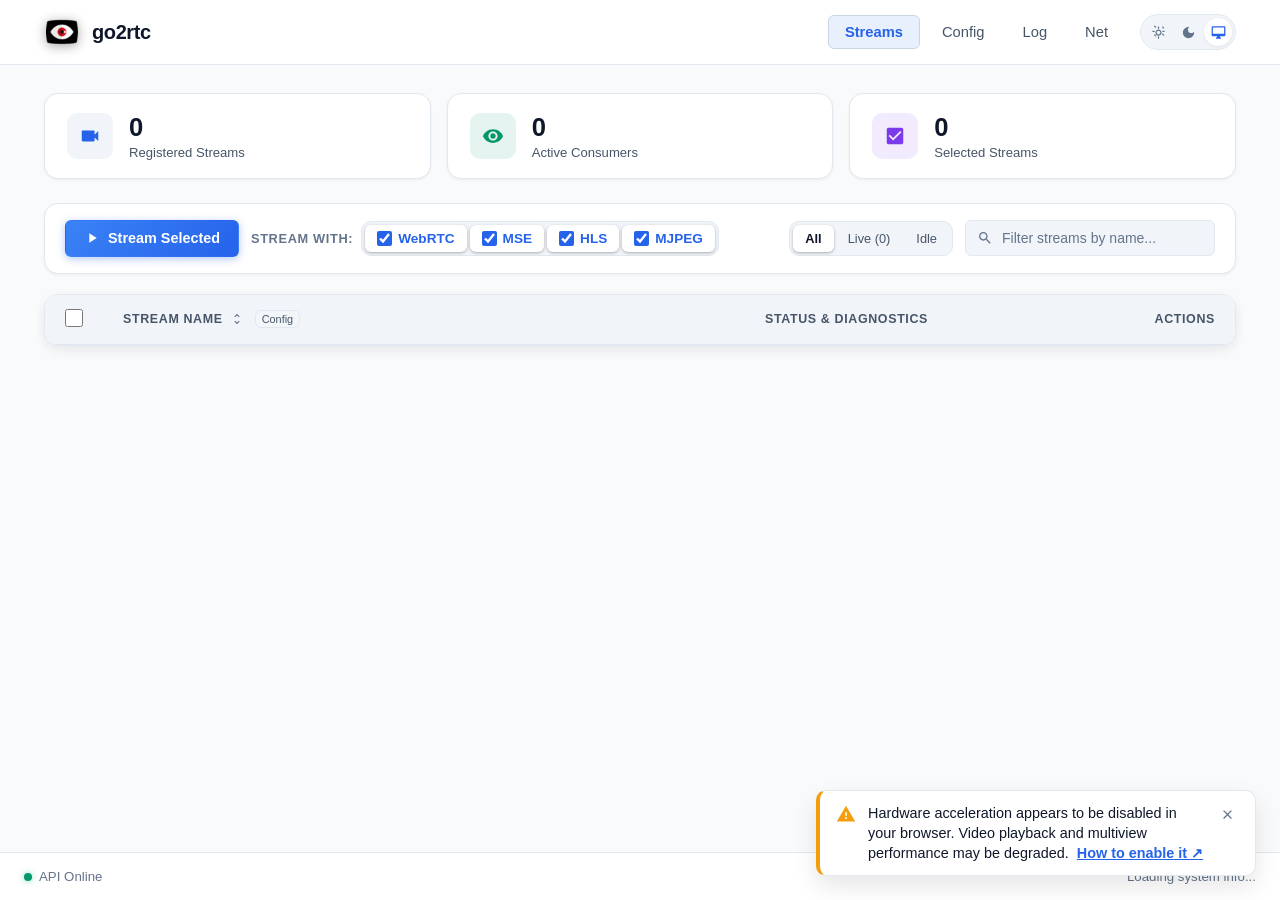
==== commit 778d7846: "feat: preserve streams config YAML order on index page and allow sorting by clicking Stream Name" ====
--- a/www/index.html
+++ b/www/index.html
@@ -95,7 +95,15 @@
                         <th class="col-check">
                             <input id="selectall" type="checkbox" title="Select All Streams">
                         </th>
-                        <th>Stream Name</th>
+                        <th class="col-name sortable" id="th-stream-name" title="Click to sort (Config Order / A-Z / Z-A)">
+                            <div class="th-sort-wrapper">
+                                <span>Stream Name</span>
+                                <span class="sort-indicator" id="sort-indicator" aria-hidden="true">
+                                    <svg viewBox="0 0 24 24"><path d="M12 5.83L15.17 9l1.41-1.41L12 3 7.41 7.59 8.83 9 12 5.83zm0 12.34L8.83 15l-1.41 1.41L12 21l4.59-4.59L15.17 15 12 18.17z"/></svg>
+                                </span>
+                                <span class="sort-badge hidden" id="sort-badge"></span>
+                            </div>
+                        </th>
                         <th class="col-status">Status & Diagnostics</th>
                         <th class="col-actions">Actions</th>
                     </tr>
--- a/www/style.css
+++ b/www/style.css
@@ -643,6 +643,67 @@
     border: none;
 }
 
+table.modern-table th.sortable {
+    cursor: pointer;
+    user-select: none;
+    transition: color 0.15s ease;
+}
+
+table.modern-table th.sortable:hover {
+    color: var(--text-primary);
+}
+
+.th-sort-wrapper {
+    display: inline-flex;
+    align-items: center;
+    gap: 6px;
+}
+
+.sort-indicator {
+    display: inline-flex;
+    align-items: center;
+    justify-content: center;
+    width: 16px;
+    height: 16px;
+    color: var(--text-muted);
+    transition: color 0.15s ease, transform 0.15s ease;
+}
+
+.sort-indicator svg {
+    width: 14px;
+    height: 14px;
+    fill: currentColor;
+}
+
+th.sortable:hover .sort-indicator {
+    color: var(--text-secondary);
+}
+
+th.sort-asc .sort-indicator,
+th.sort-desc .sort-indicator {
+    color: var(--accent-blue);
+}
+
+.sort-badge {
+    font-size: 0.68rem;
+    font-weight: 500;
+    text-transform: none;
+    letter-spacing: normal;
+    padding: 2px 6px;
+    border-radius: var(--radius-sm);
+    background: rgba(59, 130, 246, 0.12);
+    color: var(--accent-blue);
+    border: 1px solid rgba(59, 130, 246, 0.25);
+    margin-left: 4px;
+}
+
+th.sort-config .sort-badge {
+    background: rgba(255, 255, 255, 0.06);
+    color: var(--text-secondary);
+    border-color: var(--border-color);
+}
+
+
 table.modern-table tbody tr {
     border-bottom: 1px solid var(--border-color);
     transition: background-color 0.15s ease;
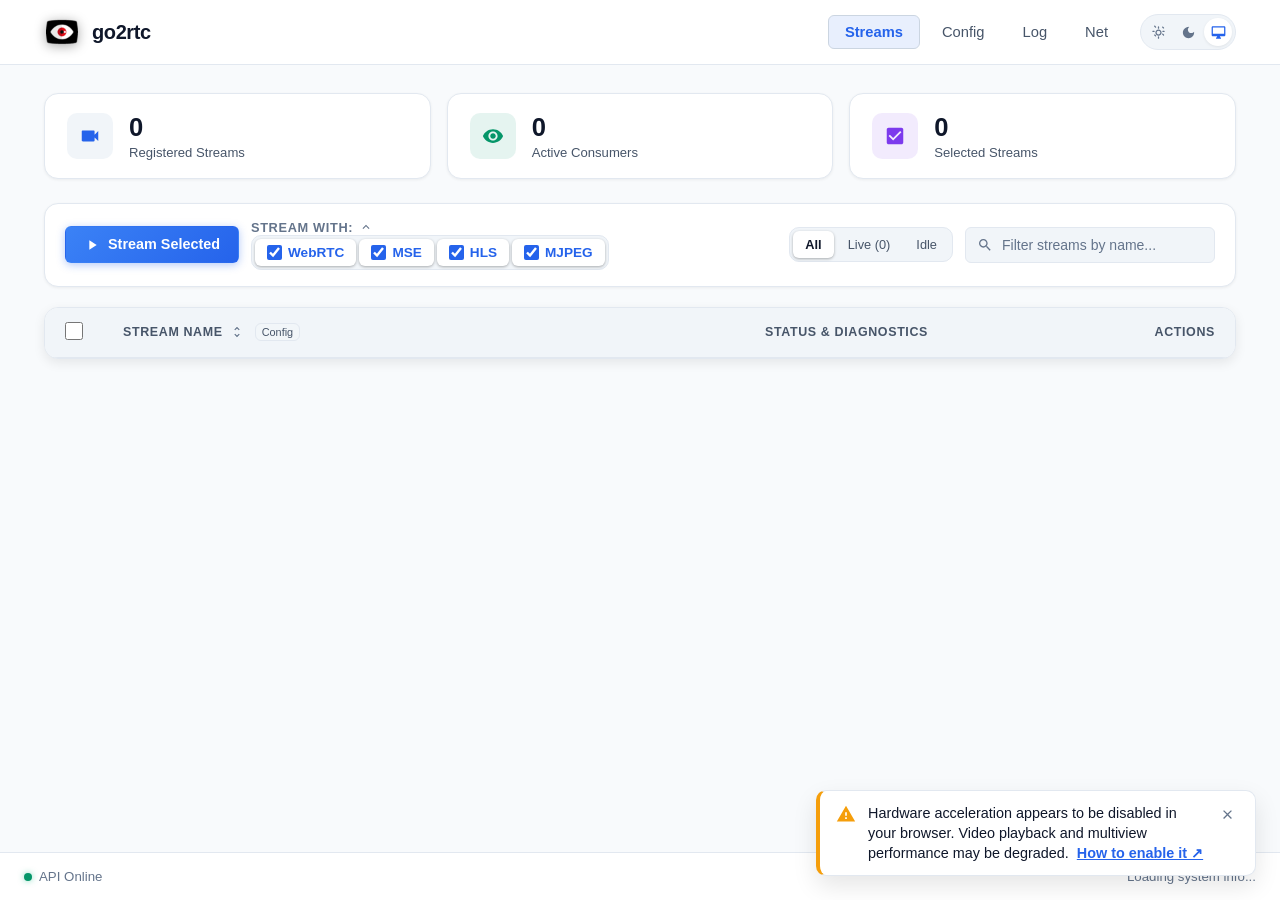
==== commit fa989474: "feat(web): compact mobile layout with 1-line metrics and collapsible stream mode selector" ====
--- a/www/index.html
+++ b/www/index.html
@@ -20,7 +20,7 @@
             </div>
             <div class="metric-data">
                 <span class="metric-value" id="metric-total">0</span>
-                <span class="metric-label">Registered Streams</span>
+                <span class="metric-label"><span class="label-long">Registered </span>Streams</span>
             </div>
         </div>
 
@@ -30,7 +30,7 @@
             </div>
             <div class="metric-data">
                 <span class="metric-value" id="metric-active">0</span>
-                <span class="metric-label">Active Consumers</span>
+                <span class="metric-label">Active<span class="label-long"> Consumers</span></span>
             </div>
         </div>
 
@@ -40,7 +40,7 @@
             </div>
             <div class="metric-data">
                 <span class="metric-value" id="metric-selected">0</span>
-                <span class="metric-label">Selected Streams</span>
+                <span class="metric-label">Selected<span class="label-long"> Streams</span></span>
             </div>
         </div>
     </div>
@@ -53,8 +53,15 @@
                 Stream Selected
             </button>
 
-            <div class="modes-container">
-                <span class="modes-label" title="Streaming protocols to request when streaming">Stream With:</span>
+            <details class="modes-container modes-details" id="modes-details" open>
+                <summary class="modes-summary" title="Click to expand/collapse streaming modes">
+                    <span class="modes-summary-left">
+                        <svg class="modes-summary-icon" viewBox="0 0 24 24"><path d="M19.14 12.94c.04-.3.06-.61.06-.94 0-.32-.02-.64-.07-.94l2.03-1.58c.18-.14.23-.41.12-.61l-1.92-3.32c-.12-.22-.37-.29-.59-.22l-2.39.96c-.5-.38-1.03-.7-1.62-.94l-.36-2.54c-.04-.24-.24-.41-.48-.41h-3.84c-.24 0-.43.17-.47.41l-.36 2.54c-.59.24-1.13.57-1.62.94l-2.39-.96c-.22-.08-.47 0-.59.22L2.74 8.87c-.12.21-.08.47.12.61l2.03 1.58c-.05.3-.09.63-.09.94s.02.64.07.94l-2.03 1.58c-.18.14-.23.41-.12.61l1.92 3.32c.12.22.37.29.59.22l2.39-.96c.5.38 1.03.7 1.62.94l.36 2.54c.05.24.24.41.48.41h3.84c.24 0 .44-.17.47-.41l.36-2.54c.59-.24 1.13-.56 1.62-.94l2.39.96c.22.08.47 0 .59-.22l1.92-3.32c.12-.22.07-.47-.12-.61l-2.01-1.58zM12 15.6c-1.98 0-3.6-1.62-3.6-3.6s1.62-3.6 3.6-3.6 3.6 1.62 3.6 3.6-1.62 3.6-3.6 3.6z"/></svg>
+                        <span class="modes-label">Stream With:</span>
+                        <span class="modes-badge" id="modes-badge">4 active</span>
+                    </span>
+                    <svg class="modes-chevron" viewBox="0 0 24 24"><path d="M7.41 8.59L12 13.17l4.59-4.58L18 10l-6 6-6-6 1.41-1.41z"/></svg>
+                </summary>
                 <div class="modes-group">
                     <label class="mode-chip active" id="chip-webrtc" title="WebRTC (Ultra-low latency)">
                         <input type="checkbox" name="webrtc" checked> WebRTC
@@ -69,7 +76,7 @@
                         <input type="checkbox" name="mjpeg" checked> MJPEG
                     </label>
                 </div>
-            </div>
+            </details>
         </div>
 
         <div class="toolbar-right">
--- a/www/style.css
+++ b/www/style.css
@@ -112,6 +112,7 @@
     display: flex;
     flex-direction: column;
     -webkit-font-smoothing: antialiased;
+    overflow-x: hidden;
 }
 
 /* Modern Top Navigation Bar */
@@ -474,11 +475,82 @@
     gap: 5px;
 }
 
-/* Mode Switch Chips */
+/* Mode Switch Chips & Collapsible Details */
 .modes-container {
     display: flex;
     align-items: center;
     gap: 8px;
+    max-width: 100%;
+}
+
+details.modes-details {
+    display: flex;
+    align-items: center;
+    gap: 8px;
+    max-width: 100%;
+}
+
+details.modes-details > summary.modes-summary {
+    display: flex;
+    align-items: center;
+    gap: 6px;
+    cursor: pointer;
+    list-style: none;
+    user-select: none;
+}
+
+details.modes-details > summary.modes-summary::-webkit-details-marker {
+    display: none;
+}
+
+.modes-summary-left {
+    display: inline-flex;
+    align-items: center;
+    gap: 6px;
+}
+
+.modes-summary-icon {
+    display: none;
+}
+
+.modes-badge {
+    font-size: 0.72rem;
+    font-weight: 600;
+    padding: 2px 7px;
+    border-radius: var(--radius-full);
+    background: var(--accent-blue-bg);
+    color: var(--accent-blue);
+    border: 1px solid rgba(59, 130, 246, 0.3);
+    line-height: 1.2;
+    white-space: nowrap;
+}
+
+.modes-badge.badge-warning {
+    background: var(--accent-red-bg);
+    color: var(--accent-red);
+    border-color: rgba(239, 68, 68, 0.3);
+}
+
+.modes-chevron {
+    width: 14px;
+    height: 14px;
+    fill: var(--text-muted);
+    transition: transform 0.2s ease;
+    flex-shrink: 0;
+}
+
+details.modes-details[open] .modes-chevron {
+    transform: rotate(180deg);
+}
+
+@media (min-width: 769px) {
+    details.modes-details[open] .modes-badge {
+        display: none;
+    }
+
+    details.modes-details:not([open]) .modes-badge {
+        display: inline-flex;
+    }
 }
 
 .modes-label {
@@ -487,6 +559,7 @@
     letter-spacing: 0.05em;
     font-weight: 600;
     color: var(--text-muted);
+    flex-shrink: 0;
 }
 
 .modes-group {
@@ -497,6 +570,8 @@
     border-radius: var(--radius-md);
     border: 1px solid var(--border-color);
     gap: 3px;
+    max-width: 100%;
+    box-sizing: border-box;
 }
 
 .mode-chip {
@@ -618,6 +693,7 @@
 .table-responsive {
     width: 100%;
     overflow-x: auto;
+    -webkit-overflow-scrolling: touch;
 }
 
 table.modern-table {
@@ -1049,18 +1125,224 @@
         color: var(--text-secondary);
     }
 
+    main.modern-main {
+        padding: 16px 14px;
+        gap: 16px;
+    }
+
+    /* Single-Line Compact Metrics Bar on Mobile */
+    .metrics-grid {
+        display: grid;
+        grid-template-columns: repeat(3, minmax(0, 1fr));
+        gap: 8px;
+        margin-bottom: 0;
+    }
+
+    .label-long {
+        display: none;
+    }
+
+    .metric-card {
+        padding: 8px 6px;
+        border-radius: var(--radius-md);
+        gap: 0;
+        align-items: center;
+        justify-content: center;
+        flex-direction: column;
+        text-align: center;
+        min-width: 0;
+    }
+
+    .metric-icon {
+        display: none;
+    }
+
+    .metric-data {
+        display: flex;
+        flex-direction: column;
+        align-items: center;
+        gap: 2px;
+        min-width: 0;
+    }
+
+    .metric-value {
+        font-size: 1.25rem;
+        font-weight: 700;
+        line-height: 1.1;
+    }
+
+    .metric-card:nth-child(1) .metric-value {
+        color: var(--accent-blue);
+    }
+
+    .metric-card:nth-child(2) .metric-value {
+        color: var(--accent-green);
+    }
+
+    .metric-card:nth-child(3) .metric-value {
+        color: var(--accent-purple);
+    }
+
+    .metric-label {
+        font-size: 0.7rem;
+        font-weight: 600;
+        text-transform: uppercase;
+        letter-spacing: 0.04em;
+        color: var(--text-muted);
+        margin-top: 0;
+        white-space: nowrap;
+        overflow: hidden;
+        text-overflow: ellipsis;
+        max-width: 100%;
+    }
+
     .toolbar-card {
+        padding: 14px;
+        gap: 14px;
         flex-direction: column;
         align-items: stretch;
     }
 
-    .toolbar-left, .toolbar-right {
+    .toolbar-card.controls .toolbar-left {
         width: 100%;
+        display: flex;
+        flex-direction: column;
+        align-items: stretch;
+        gap: 12px;
+        padding-bottom: 14px;
+        border-bottom: 1px solid var(--border-color);
+    }
+
+    .toolbar-card.controls #btn-stream {
+        width: 100%;
+        justify-content: center;
+        padding: 10px 16px;
+        font-size: 0.95rem;
+    }
+
+    /* Collapsible mode selector card on mobile */
+    details.modes-details {
+        width: 100%;
+        background: var(--bg-surface-elevated);
+        border: 1px solid var(--border-color);
+        border-radius: var(--radius-md);
+        overflow: hidden;
+        transition: border-color 0.15s ease;
+        display: block;
+    }
+
+    details.modes-details[open] {
+        border-color: var(--border-highlight);
+    }
+
+    details.modes-details > summary.modes-summary {
+        display: flex;
+        align-items: center;
         justify-content: space-between;
+        padding: 9px 12px;
+        cursor: pointer;
+        user-select: none;
+        width: 100%;
+        box-sizing: border-box;
+    }
+
+    details.modes-details > summary.modes-summary:hover {
+        background: rgba(255, 255, 255, 0.02);
+    }
+
+    .modes-summary-icon {
+        display: block;
+        width: 15px;
+        height: 15px;
+        fill: var(--accent-blue);
+        flex-shrink: 0;
+    }
+
+    .modes-summary-left {
+        display: flex;
+        align-items: center;
+        gap: 8px;
+    }
+
+    .modes-label {
+        font-size: 0.78rem;
+        font-weight: 600;
+        text-transform: uppercase;
+        letter-spacing: 0.04em;
+        color: var(--text-secondary);
+    }
+
+    .modes-badge {
+        display: inline-flex;
+    }
+
+    .modes-chevron {
+        width: 16px;
+        height: 16px;
+        fill: var(--text-secondary);
+    }
+
+    details.modes-details .modes-group {
+        padding: 8px 10px;
+        border-top: 1px solid var(--border-color);
+        background: transparent;
+        border-radius: 0;
+        border-left: none;
+        border-right: none;
+        border-bottom: none;
+        display: grid;
+        grid-template-columns: repeat(4, minmax(0, 1fr));
+        gap: 4px;
+        width: 100%;
+        box-sizing: border-box;
+    }
+
+    .modes-container .mode-chip {
+        justify-content: center;
+        padding: 8px 6px;
+        font-size: 0.82rem;
+        text-align: center;
+        box-sizing: border-box;
+        width: 100%;
+        min-width: 0;
+        gap: 5px;
+    }
+
+    .modes-container .mode-chip input[type="checkbox"] {
+        flex-shrink: 0;
+        width: 15px;
+        height: 15px;
+    }
+
+    .toolbar-card.controls .toolbar-right {
+        width: 100%;
+        display: flex;
+        flex-direction: column;
+        align-items: stretch;
+        gap: 10px;
+    }
+
+    .status-filters {
+        width: 100%;
+        box-sizing: border-box;
+        display: flex;
+    }
+
+    .status-filters .filter-btn {
+        flex: 1;
+        text-align: center;
+        padding: 7px 10px;
+        font-size: 0.82rem;
     }
 
     .search-wrapper {
         width: 100%;
+        min-width: 0;
+    }
+
+    .search-input {
+        width: 100%;
+        box-sizing: border-box;
     }
 
     table.modern-table th,
@@ -1074,6 +1356,79 @@
         padding-left: 12px;
         padding-right: 6px;
     }
+}
+
+@media (max-width: 540px) {
+    details.modes-details .modes-group {
+        grid-template-columns: repeat(2, minmax(0, 1fr));
+        gap: 5px;
+    }
+
+    .modes-container .mode-chip {
+        padding: 9px 8px;
+        font-size: 0.85rem;
+    }
+}
+
+@media (max-width: 480px) {
+    main.modern-main {
+        padding: 12px 10px;
+        gap: 12px;
+    }
+
+    .metrics-grid {
+        gap: 6px;
+    }
+
+    .metric-card {
+        padding: 6px 4px;
+    }
+
+    .metric-value {
+        font-size: 1.15rem;
+    }
+
+    .metric-label {
+        font-size: 0.65rem;
+    }
+
+    .toolbar-card {
+        padding: 12px;
+        gap: 12px;
+    }
+}
+
+/* Discovery Table 1-Click Stream Actions */
+.table-action-cell {
+    text-align: right !important;
+    white-space: nowrap;
+}
+
+.btn-add-stream {
+    display: inline-flex;
+    align-items: center;
+    gap: 4px;
+    font-weight: 600;
+    cursor: pointer;
+    transition: all 0.15s ease;
+    white-space: nowrap;
+}
+
+.btn-stream-added {
+    display: inline-flex;
+    align-items: center;
+    gap: 4px;
+    opacity: 0.75;
+    cursor: default !important;
+    background: var(--bg-surface-elevated);
+    border-color: var(--border-color);
+    color: var(--text-muted);
+    pointer-events: none;
+    white-space: nowrap;
+}
+
+table.modern-table tbody tr:has(.btn-add-stream) {
+    cursor: pointer;
 }
 
 /* =========================================================
@@ -3165,4 +3520,36 @@
     fill: currentColor;
 }
 
-
+/* Configured Account Status Banner */
+.account-status-banner {
+    display: flex;
+    align-items: center;
+    justify-content: space-between;
+    background: rgba(34, 197, 94, 0.08);
+    border: 1px solid rgba(34, 197, 94, 0.25);
+    border-radius: var(--radius-md);
+    padding: 10px 16px;
+    margin-bottom: 16px;
+}
+
+.account-status-badge {
+    display: flex;
+    align-items: center;
+    gap: 8px;
+    font-size: 0.9rem;
+    color: var(--text-primary);
+}
+
+.account-status-badge .status-dot {
+    width: 8px;
+    height: 8px;
+    border-radius: 50%;
+    background-color: #22c55e;
+    box-shadow: 0 0 8px rgba(34, 197, 94, 0.5);
+}
+
+.account-configured-collapsed {
+    display: none !important;
+}
+
+
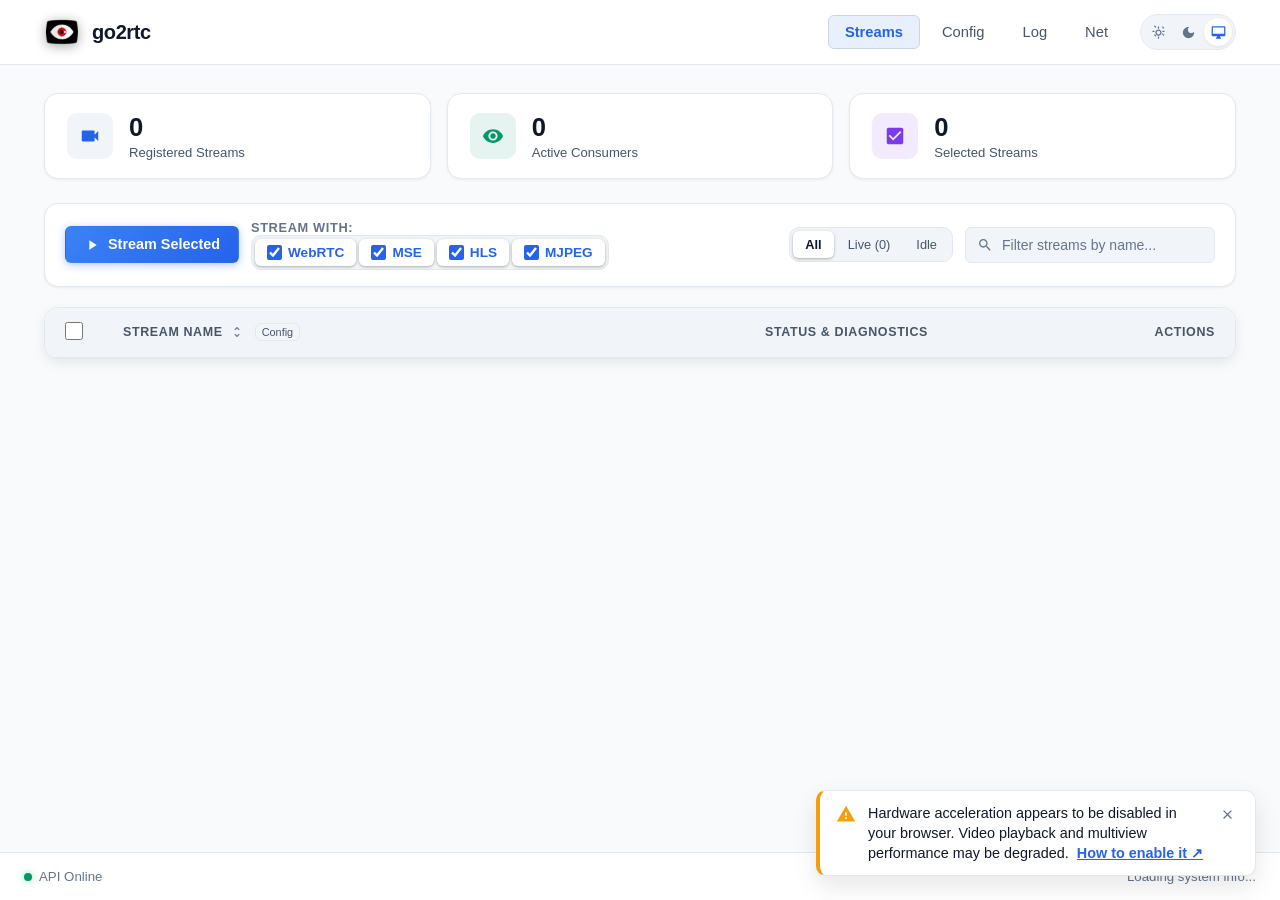
==== commit 899b47e6: "feat(web): mobile responsive polish across streams, config, log, and player pages - Streams: hide st" ====
--- a/www/index.html
+++ b/www/index.html
@@ -80,16 +80,28 @@
         </div>
 
         <div class="toolbar-right">
-            <div class="status-filters" id="status-filters">
-                <button class="filter-btn active" data-filter="all">All</button>
-                <button class="filter-btn" data-filter="live">Live (<span id="filter-live-count">0</span>)</button>
-                <button class="filter-btn" data-filter="idle">Idle</button>
-            </div>
+            <details class="filters-container filters-details" id="filters-details" open>
+                <summary class="filters-summary" title="Click to expand/collapse filters and search">
+                    <span class="filters-summary-left">
+                        <svg class="filters-summary-icon" viewBox="0 0 24 24"><path d="M10 18h4v-2h-4v2zM3 6v2h18V6H3zm3 7h12v-2H6v2z"/></svg>
+                        <span class="filters-label">Filter &amp; Search:</span>
+                        <span class="filters-badge" id="filters-badge">All</span>
+                    </span>
+                    <svg class="filters-chevron" viewBox="0 0 24 24"><path d="M7.41 8.59L12 13.17l4.59-4.58L18 10l-6 6-6-6 1.41-1.41z"/></svg>
+                </summary>
+                <div class="filters-body">
+                    <div class="status-filters" id="status-filters">
+                        <button class="filter-btn active" data-filter="all">All</button>
+                        <button class="filter-btn" data-filter="live">Live (<span id="filter-live-count">0</span>)</button>
+                        <button class="filter-btn" data-filter="idle">Idle</button>
+                    </div>
 
-            <div class="search-wrapper">
-                <svg class="search-icon" viewBox="0 0 24 24"><path d="M15.5 14h-.79l-.28-.27C15.41 12.59 16 11.11 16 9.5 16 5.91 13.09 3 9.5 3S3 5.91 3 9.5 5.91 16 9.5 16c1.61 0 3.09-.59 4.23-1.57l.27.28v.79l5 4.99L20.49 19l-4.99-5zm-6 0C7.01 14 5 11.99 5 9.5S7.01 5 9.5 5 14 7.01 14 9.5 11.99 14 9.5 14z"/></svg>
-                <input type="search" id="stream-filter" class="search-input" placeholder="Filter streams by name...">
-            </div>
+                    <div class="search-wrapper">
+                        <svg class="search-icon" viewBox="0 0 24 24"><path d="M15.5 14h-.79l-.28-.27C15.41 12.59 16 11.11 16 9.5 16 5.91 13.09 3 9.5 3S3 5.91 3 9.5 5.91 16 9.5 16c1.61 0 3.09-.59 4.23-1.57l.27.28v.79l5 4.99L20.49 19l-4.99-5zm-6 0C7.01 14 5 11.99 5 9.5S7.01 5 9.5 5 14 7.01 14 9.5 11.99 14 9.5 14z"/></svg>
+                        <input type="search" id="stream-filter" class="search-input" placeholder="Filter streams by name...">
+                    </div>
+                </div>
+            </details>
         </div>
     </div>
 
--- a/www/style.css
+++ b/www/style.css
@@ -476,21 +476,24 @@
 }
 
 /* Mode Switch Chips & Collapsible Details */
-.modes-container {
+.modes-container,
+.filters-container {
     display: flex;
     align-items: center;
     gap: 8px;
     max-width: 100%;
 }
 
-details.modes-details {
+details.modes-details,
+details.filters-details {
     display: flex;
     align-items: center;
     gap: 8px;
     max-width: 100%;
 }
 
-details.modes-details > summary.modes-summary {
+details.modes-details > summary.modes-summary,
+details.filters-details > summary.filters-summary {
     display: flex;
     align-items: center;
     gap: 6px;
@@ -499,21 +502,25 @@
     user-select: none;
 }
 
-details.modes-details > summary.modes-summary::-webkit-details-marker {
+details.modes-details > summary.modes-summary::-webkit-details-marker,
+details.filters-details > summary.filters-summary::-webkit-details-marker {
     display: none;
 }
 
-.modes-summary-left {
+.modes-summary-left,
+.filters-summary-left {
     display: inline-flex;
     align-items: center;
     gap: 6px;
 }
 
-.modes-summary-icon {
+.modes-summary-icon,
+.filters-summary-icon {
     display: none;
 }
 
-.modes-badge {
+.modes-badge,
+.filters-badge {
     font-size: 0.72rem;
     font-weight: 600;
     padding: 2px 7px;
@@ -531,7 +538,14 @@
     border-color: rgba(239, 68, 68, 0.3);
 }
 
-.modes-chevron {
+.filters-badge.badge-active {
+    background: var(--accent-blue-bg);
+    color: var(--accent-blue);
+    border-color: rgba(59, 130, 246, 0.4);
+}
+
+.modes-chevron,
+.filters-chevron {
     width: 14px;
     height: 14px;
     fill: var(--text-muted);
@@ -539,17 +553,44 @@
     flex-shrink: 0;
 }
 
-details.modes-details[open] .modes-chevron {
+details.modes-details[open] .modes-chevron,
+details.filters-details[open] .filters-chevron {
     transform: rotate(180deg);
 }
 
 @media (min-width: 769px) {
+    /* Hide chevrons on desktop to keep the horizontal toolbar clean */
+    .modes-chevron,
+    .filters-chevron {
+        display: none !important;
+    }
+
     details.modes-details[open] .modes-badge {
         display: none;
     }
 
     details.modes-details:not([open]) .modes-badge {
         display: inline-flex;
+    }
+
+    /* On desktop, hide summary for filters-details and show filters-body inline */
+    details.filters-details > summary.filters-summary {
+        display: none;
+    }
+
+    details.filters-details {
+        width: auto;
+    }
+
+    details.filters-details .filters-body {
+        display: flex;
+        align-items: center;
+        gap: 12px;
+    }
+
+    /* Hide inline status indicators on desktop since full col-status is visible */
+    .status-indicator-inline {
+        display: none !important;
     }
 }
 
@@ -805,13 +846,80 @@
 .stream-name-cell {
     display: flex;
     align-items: center;
-    gap: 12px;
+    gap: 8px;
+    min-width: 0;
 }
 
 .stream-name-title {
     font-weight: 600;
     color: var(--text-primary);
     letter-spacing: -0.01em;
+}
+
+/* Inline status indicator (shown on mobile when col-status is hidden) */
+.status-indicator-inline {
+    display: none;
+    align-items: center;
+    gap: 4px;
+    padding: 2px 6px;
+    border-radius: var(--radius-full);
+    font-size: 0.72rem;
+    font-weight: 700;
+    line-height: 1;
+    flex-shrink: 0;
+    vertical-align: middle;
+}
+
+.status-indicator-inline.online {
+    background: var(--accent-green-bg);
+    color: #34d399;
+    border: 1px solid rgba(16, 185, 129, 0.25);
+}
+
+.status-indicator-inline.idle {
+    background: rgba(156, 163, 175, 0.1);
+    color: var(--text-muted);
+    border: 1px solid rgba(156, 163, 175, 0.2);
+    padding: 4px;
+}
+
+.status-dot-mini {
+    width: 6px;
+    height: 6px;
+    border-radius: 50%;
+    display: inline-block;
+}
+
+.status-indicator-inline.online .status-dot-mini {
+    background-color: #10b981;
+    box-shadow: 0 0 0 2px rgba(16, 185, 129, 0.2);
+    animation: pulse-mini 2s infinite;
+}
+
+.status-indicator-inline.idle .status-dot-mini {
+    background-color: var(--text-muted);
+    opacity: 0.6;
+}
+
+.status-count-mini {
+    font-size: 0.72rem;
+    font-weight: 700;
+    line-height: 1;
+}
+
+@keyframes pulse-mini {
+    0% {
+        transform: scale(0.95);
+        box-shadow: 0 0 0 0 rgba(16, 185, 129, 0.7);
+    }
+    70% {
+        transform: scale(1);
+        box-shadow: 0 0 0 4px rgba(16, 185, 129, 0);
+    }
+    100% {
+        transform: scale(0.95);
+        box-shadow: 0 0 0 0 rgba(16, 185, 129, 0);
+    }
 }
 
 /* Checkbox Custom */
@@ -1220,8 +1328,9 @@
         font-size: 0.95rem;
     }
 
-    /* Collapsible mode selector card on mobile */
-    details.modes-details {
+    /* Collapsible mode selector and filter/search cards on mobile */
+    details.modes-details,
+    details.filters-details {
         width: 100%;
         background: var(--bg-surface-elevated);
         border: 1px solid var(--border-color);
@@ -1231,11 +1340,13 @@
         display: block;
     }
 
-    details.modes-details[open] {
+    details.modes-details[open],
+    details.filters-details[open] {
         border-color: var(--border-highlight);
     }
 
-    details.modes-details > summary.modes-summary {
+    details.modes-details > summary.modes-summary,
+    details.filters-details > summary.filters-summary {
         display: flex;
         align-items: center;
         justify-content: space-between;
@@ -1246,11 +1357,13 @@
         box-sizing: border-box;
     }
 
-    details.modes-details > summary.modes-summary:hover {
+    details.modes-details > summary.modes-summary:hover,
+    details.filters-details > summary.filters-summary:hover {
         background: rgba(255, 255, 255, 0.02);
     }
 
-    .modes-summary-icon {
+    .modes-summary-icon,
+    .filters-summary-icon {
         display: block;
         width: 15px;
         height: 15px;
@@ -1258,13 +1371,15 @@
         flex-shrink: 0;
     }
 
-    .modes-summary-left {
+    .modes-summary-left,
+    .filters-summary-left {
         display: flex;
         align-items: center;
         gap: 8px;
     }
 
-    .modes-label {
+    .modes-label,
+    .filters-label {
         font-size: 0.78rem;
         font-weight: 600;
         text-transform: uppercase;
@@ -1272,11 +1387,14 @@
         color: var(--text-secondary);
     }
 
-    .modes-badge {
+    .modes-badge,
+    .filters-badge {
         display: inline-flex;
     }
 
-    .modes-chevron {
+    .modes-chevron,
+    .filters-chevron {
+        display: block !important;
         width: 16px;
         height: 16px;
         fill: var(--text-secondary);
@@ -1319,7 +1437,16 @@
         display: flex;
         flex-direction: column;
         align-items: stretch;
+    }
+
+    details.filters-details .filters-body {
+        padding: 10px 12px;
+        border-top: 1px solid var(--border-color);
+        display: flex;
+        flex-direction: column;
         gap: 10px;
+        width: 100%;
+        box-sizing: border-box;
     }
 
     .status-filters {
@@ -1343,6 +1470,17 @@
     .search-input {
         width: 100%;
         box-sizing: border-box;
+    }
+
+    /* Hide Status & Diagnostics column on mobile to eliminate horizontal scrolling */
+    table.modern-table th.col-status,
+    table.modern-table td.col-status {
+        display: none !important;
+    }
+
+    /* Show inline status indicator on mobile */
+    .status-indicator-inline {
+        display: inline-flex !important;
     }
 
     table.modern-table th,
@@ -1472,6 +1610,82 @@
     display: flex;
     align-items: center;
     gap: 8px;
+    min-width: 0;
+    white-space: nowrap;
+}
+
+.stream-page-title #nav-title {
+    overflow: hidden;
+    text-overflow: ellipsis;
+    white-space: nowrap;
+}
+
+/* Touch device & small screen optimizations for stream navigation */
+@media (pointer: coarse), (hover: none), (max-width: 768px) {
+    #btn-shortcuts {
+        display: none !important;
+    }
+}
+
+@media (max-width: 768px) {
+    .stream-nav-bar {
+        padding: 8px 12px;
+        gap: 8px;
+    }
+
+    .stream-nav-left, .stream-nav-right {
+        gap: 6px;
+    }
+
+    .stream-page-title {
+        font-size: 0.92rem;
+        gap: 6px;
+    }
+
+    .stream-page-title .badge {
+        padding: 2px 7px;
+        font-size: 0.72rem;
+        min-width: 0;
+    }
+
+    /* Icon-only buttons for reconnect & fullscreen on mobile */
+    .stream-nav-right .btn span,
+    .stream-nav-right .btn kbd {
+        display: none !important;
+    }
+
+    .stream-nav-right .btn {
+        padding: 6px 8px;
+        gap: 0;
+        justify-content: center;
+        min-width: 32px;
+    }
+
+    .stream-nav-right .btn svg {
+        width: 16px;
+        height: 16px;
+        margin: 0;
+    }
+}
+
+@media (max-width: 480px) {
+    .stream-nav-bar {
+        padding: 6px 10px;
+    }
+
+    /* Icon-only Back button on small phones */
+    .stream-nav-left #btn-back span {
+        display: none !important;
+    }
+
+    .stream-nav-left #btn-back {
+        padding: 6px 8px;
+        gap: 0;
+    }
+
+    .stream-page-title {
+        font-size: 0.85rem;
+    }
 }
 
 /* Stream Grid / Layout */
@@ -1777,10 +1991,7 @@
     color: #ffffff;
 }
 
-@media (max-width: 640px) {
-    .stream-nav-bar {
-        padding: 10px 16px;
-    }
+@media (max-width: 768px) {
     .stream-grid-container {
         padding: 12px;
         gap: 12px;
@@ -1887,13 +2098,30 @@
     flex: 1 1 auto;
 }
 
-@media (max-width: 640px) {
+@media (max-width: 768px) {
     .config-page-layout {
         padding: 14px;
         gap: 12px;
     }
+    .config-textarea {
+        font-size: 0.82rem;
+        line-height: 1.5;
+        padding: 12px 14px;
+    }
     .shortcut-kbd {
         display: none;
+    }
+}
+
+@media (max-width: 480px) {
+    .config-page-layout {
+        padding: 10px;
+        gap: 10px;
+    }
+    .config-textarea {
+        font-size: 0.78rem;
+        line-height: 1.45;
+        padding: 10px 12px;
     }
 }
 
@@ -2025,12 +2253,17 @@
 }
 
 .log-filter-bar {
+    width: 100%;
+    margin-bottom: 0;
+    box-sizing: border-box;
+}
+
+.log-filter-body {
     display: flex;
     align-items: center;
     justify-content: space-between;
     gap: 12px;
-    flex-wrap: wrap;
-    margin-bottom: 12px;
+    width: 100%;
 }
 
 .log-search-wrap {
@@ -2128,6 +2361,148 @@
     color: #ffffff;
 }
 
+@media (min-width: 769px) {
+    details.log-filter-bar > summary.log-filter-summary {
+        display: none;
+    }
+}
+
+@media (max-width: 768px) {
+    details.log-filter-bar {
+        padding: 0;
+        overflow: hidden;
+        border-radius: var(--radius-md);
+        display: block;
+    }
+
+    details.log-filter-bar > summary.log-filter-summary {
+        display: flex;
+        align-items: center;
+        justify-content: space-between;
+        padding: 9px 12px;
+        cursor: pointer;
+        user-select: none;
+        width: 100%;
+        box-sizing: border-box;
+        list-style: none;
+    }
+
+    details.log-filter-bar > summary.log-filter-summary::-webkit-details-marker {
+        display: none;
+    }
+
+    details.log-filter-bar > summary.log-filter-summary:hover {
+        background: rgba(255, 255, 255, 0.02);
+    }
+
+    .log-filter-summary-left {
+        display: flex;
+        align-items: center;
+        gap: 8px;
+    }
+
+    .log-filter-summary-icon {
+        display: block;
+        width: 15px;
+        height: 15px;
+        fill: var(--accent-blue);
+        flex-shrink: 0;
+    }
+
+    .log-filter-label {
+        font-size: 0.78rem;
+        font-weight: 600;
+        text-transform: uppercase;
+        letter-spacing: 0.04em;
+        color: var(--text-secondary);
+    }
+
+    details.log-filter-bar[open] .filters-chevron {
+        transform: rotate(180deg);
+    }
+
+    .log-filter-body {
+        padding: 8px 10px;
+        border-top: 1px solid var(--border-color);
+        display: flex;
+        flex-direction: column;
+        gap: 8px;
+        width: 100%;
+        box-sizing: border-box;
+    }
+
+    .log-search-wrap {
+        flex: none;
+        width: 100%;
+    }
+
+    .log-search-input {
+        padding: 6px 28px 6px 30px;
+        font-size: 0.8rem;
+        height: 32px;
+        box-sizing: border-box;
+    }
+
+    .log-level-filters {
+        width: 100%;
+        display: flex;
+        gap: 4px;
+        overflow-x: auto;
+        -webkit-overflow-scrolling: touch;
+        scrollbar-width: none;
+        flex-wrap: nowrap;
+    }
+
+    .log-level-filters::-webkit-scrollbar {
+        display: none;
+    }
+
+    .level-pill {
+        flex: 1 1 auto;
+        text-align: center;
+        padding: 5px 6px;
+        font-size: 0.72rem;
+        white-space: nowrap;
+    }
+
+    /* Compact config-toolbar on mobile */
+    .config-toolbar {
+        padding: 10px 12px;
+        gap: 10px;
+    }
+
+    .config-toolbar .toolbar-left {
+        gap: 6px;
+        flex-wrap: wrap;
+    }
+
+    .config-toolbar .toolbar-right {
+        display: grid;
+        grid-template-columns: repeat(2, 1fr);
+        gap: 6px;
+        width: 100%;
+    }
+
+    .config-toolbar .toolbar-right .btn {
+        padding: 6px 8px;
+        font-size: 0.78rem;
+        justify-content: center;
+        white-space: nowrap;
+    }
+}
+
+@media (max-width: 480px) {
+    .config-toolbar .toolbar-right {
+        grid-template-columns: repeat(2, 1fr);
+        gap: 5px;
+    }
+
+    .config-toolbar .toolbar-right .btn {
+        padding: 6px 4px;
+        font-size: 0.72rem;
+    }
+}
+
 /* =========================================================
    Network Graph Components
    ========================================================= */
